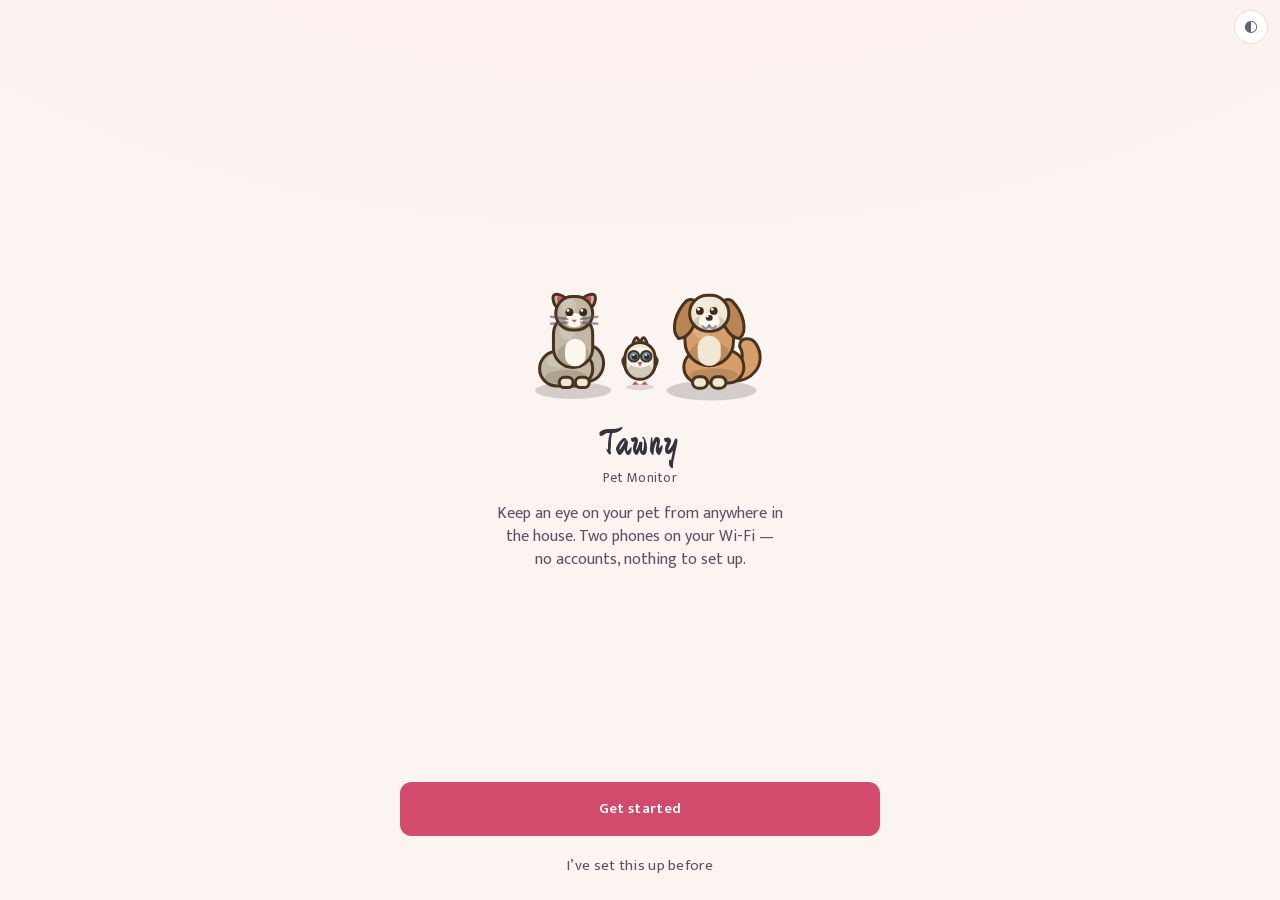
==== Tawny/Web/index.html @ c6ba1825 "Tawny for iPhone: native SwiftUI app, first build Native SwiftUI screens for everything you move thr" ====
<!doctype html>
<html lang="en" data-i18n-doc-title="w_doc_title">
<head>
<meta charset="utf-8">
<meta name="viewport" content="width=device-width, initial-scale=1, viewport-fit=cover">
<meta name="theme-color" content="#fbf4f1" media="(prefers-color-scheme: light)">
<meta name="theme-color" content="#191410" media="(prefers-color-scheme: dark)">
<meta name="color-scheme" content="light dark">
<meta name="referrer" content="no-referrer">
<meta http-equiv="Content-Security-Policy" content="default-src 'none'; script-src 'self'; style-src 'self'; img-src 'self' data: blob:; media-src 'self' blob:; font-src 'self'; manifest-src 'self'; connect-src __TAWNY_CONNECT_SRC__; base-uri 'none'; form-action 'none'">
<meta name="mobile-web-app-capable" content="yes">
<meta name="apple-mobile-web-app-capable" content="yes">
<meta name="apple-mobile-web-app-status-bar-style" content="black-translucent">
<title>Tawny — Pet Monitor</title>
<link rel="icon" href="icon.svg" type="image/svg+xml">
<link rel="manifest" href="manifest.webmanifest">
<link rel="apple-touch-icon" href="icon-192.png">
<link rel="stylesheet" href="style.css">
</head>
<body>

<!-- ========================== WELCOME ==========================
     Every screen before the call is laid out the way the native shell lays
     one out (MainActivity: column() + mountCentered() + a pinned primary()):
     an optional app bar, one scrolling body, and the primary action parked in
     thumb reach at the bottom above the gesture inset. -->
<main id="welcome" class="screen app hero" tabindex="-1" hidden>
  <div class="screen-body">
   <div class="wrap">
  <!-- The cat, Tawny the owlet and the dog: drawn by scene.js, a port of the
       native PetSceneView. Tap one and it reacts. -->
  <canvas class="scene pet-scene" width="520" height="376" aria-hidden="true"></canvas>

  <header class="brand">
    <div>
      <h1 translate="no">Tawny</h1>
      <p class="sub" data-i18n="w_pet_monitor">Pet Monitor</p>
    </div>
  </header>

  <p class="welcome-lede" data-i18n="w_welcome_lede">Keep an eye on your pet from anywhere in the house.
    Two phones on your Wi-Fi — no accounts, nothing to set up.</p>
   </div>
  </div>

  <div class="screen-foot">
    <div class="wrap">
      <button id="welcome-go" class="wide primary" type="button" data-i18n="w_welcome_go">Get started</button>
      <button id="welcome-skip" class="linkbtn" type="button" data-i18n="w_welcome_skip">I’ve set this up before</button>
    </div>
  </div>
</main>

<!-- ======================= SETUP · ROLE ======================== -->
<main id="setup-role" class="screen app" tabindex="-1" hidden>
  <header class="appbar">
    <button id="setup-back" class="appbar-back" type="button" aria-label="Back" data-i18n-aria="w_back">
      <svg viewBox="0 0 24 24" aria-hidden="true"><path d="M15 4.5 7.8 12 15 19.5"/></svg>
    </button>
    <div class="appbar-titles">
      <h1 data-i18n="w_setup_title">This device</h1>
      <p class="appbar-sub" data-i18n="w_setup_sub">Which job is it doing?</p>
    </div>
    <span class="appbar-slot"></span>
  </header>

  <div class="screen-body">
   <div class="wrap">
    <div class="roles">
      <button id="setup-watcher" class="role-card big" type="button">
        <span class="role-critter" aria-hidden="true">
          <svg viewBox="0 0 64 64">
            <path d="M16 27 L12.5 7 L29 18 Z M48 27 L51.5 7 L35 18 Z"/>
            <circle cx="32" cy="35" r="18"/>
          </svg>
        </span>
        <span class="role-emoji" aria-hidden="true">
          <svg viewBox="0 0 48 48">
            <rect x="12" y="9" width="13" height="7" rx="3" fill="var(--acc)"/>
            <rect x="5" y="14" width="38" height="25" rx="6" fill="var(--acc)"/>
            <circle cx="24" cy="26.5" r="8" fill="var(--panel)"/>
            <circle cx="24" cy="26.5" r="4.2" fill="var(--acc)"/>
            <circle cx="21.6" cy="24.1" r="1.5" fill="var(--panel)"/>
            <circle cx="37" cy="19.5" r="1.8" fill="var(--panel)"/>
          </svg>
        </span>
        <span class="role-tag" data-i18n="w_role_monitor">The Monitor</span>
        <strong data-i18n="w_setup_monitor_line">Stays with your pet</strong>
        <em data-i18n="w_setup_monitor_blurb">Plug it in and point the camera. It sends video and sound, answers on
          its own, and shows a code for the Viewer to scan.</em>
        <span class="role-go" aria-hidden="true">
          <svg viewBox="0 0 24 24"><path d="M9 4.5 16.2 12 9 19.5"/></svg>
        </span>
      </button>

      <button id="setup-handheld" class="role-card big" type="button">
        <span class="role-critter" aria-hidden="true">
          <svg viewBox="0 0 64 64">
            <path d="M16 19 C 8 23 8 45 18 47 C 21 38 19 25 22 21 Z
                     M48 19 C 56 23 56 45 46 47 C 43 38 45 25 42 21 Z"/>
            <circle cx="32" cy="33" r="17"/>
          </svg>
        </span>
        <span class="role-emoji" aria-hidden="true">
          <svg viewBox="0 0 48 48">
            <rect x="13" y="4" width="22" height="40" rx="6" fill="var(--acc)"/>
            <rect x="16.5" y="9.5" width="15" height="26" rx="3" fill="var(--panel)"/>
            <rect x="20.5" y="39.2" width="7" height="2" rx="1" fill="var(--panel)"/>
            <circle cx="24" cy="6.6" r="1" fill="var(--panel)"/>
          </svg>
        </span>
        <span class="role-tag" data-i18n="w_role_viewer">The Viewer</span>
        <strong data-i18n="w_setup_viewer_line">Comes with you</strong>
        <em data-i18n="w_setup_viewer_blurb">See what the Monitor sees, listen in, hold to talk back, ring a chime,
          or save a snapshot.</em>
        <span class="role-go" aria-hidden="true">
          <svg viewBox="0 0 24 24"><path d="M9 4.5 16.2 12 9 19.5"/></svg>
        </span>
      </button>
    </div>

    <p id="setup-note" class="note" hidden></p>
   </div>
  </div>
</main>

<!-- ==================== SETUP · WATCHER QR ==================== -->
<main id="watch-pair" class="screen app" tabindex="-1" hidden>
  <header class="appbar">
    <button id="wp-back" class="appbar-back" type="button" aria-label="Back" data-i18n-aria="w_back">
      <svg viewBox="0 0 24 24" aria-hidden="true"><path d="M15 4.5 7.8 12 15 19.5"/></svg>
    </button>
    <div class="appbar-titles">
      <h1 data-i18n="w_role_monitor">The Monitor</h1>
      <p class="appbar-sub" data-i18n="w_wp_sub">Show this to the Viewer</p>
    </div>
    <span class="appbar-slot"></span>
  </header>

  <div class="screen-body">
   <div class="wrap center-text">
    <canvas id="wp-qr" class="qr" width="300" height="300"></canvas>

    <p id="wp-warn" class="warn" hidden></p>

    <p class="hint" data-i18n-rich="w_wp_hint">On the other phone, open Tawny, choose <b>The Viewer</b>,
      and point its camera at this code.</p>

    <div class="wp-share">
      <p class="wp-share-label" data-i18n="w_wp_share">Can’t scan? Send this link instead</p>
      <code id="wp-url" class="pair-url"></code>
      <button id="wp-copy" class="wide ghost" type="button" data-i18n="w_wp_copy">Copy pairing link</button>

      <details id="wp-relay" class="relay-hint" hidden>
        <summary data-i18n="w_relay_summary">Pairing with the Tawny app?</summary>
        <div class="relay-hint-body">
          <p data-i18n-rich="w_relay_body">The app can’t open a web link. On that phone, open Tawny, press and
            hold the version number at the bottom of the first screen, then choose
            <b>Servers</b> and paste this into <b>Rendezvous</b>.</p>
          <code id="wp-relay-addr" class="pair-url"></code>
          <button id="wp-relay-copy" class="wide ghost" type="button" data-i18n="w_relay_copy">Copy server address</button>
          <p class="fine" data-i18n="w_relay_fine">Both devices have to use the same server to find each other.</p>
        </div>
      </details>
    </div>

    <div class="wp-wait">
      <span class="spinner" aria-hidden="true"><i></i><i></i><i></i></span>
      <span id="wp-status" data-i18n="w_wp_waiting">Waiting for the Viewer</span>
    </div>
   </div>
  </div>

  <div class="screen-foot">
    <div class="wrap">
      <button id="wp-start" class="wide primary" type="button" data-i18n="w_wp_start">Start watching now</button>
      <button id="wp-later" class="linkbtn" type="button" data-i18n="w_wp_later">Set up later</button>
    </div>
  </div>
</main>

<!-- ========================== CHANNELS ========================== -->
<main id="channels" class="screen app" tabindex="-1" hidden>
  <header class="appbar">
    <img class="appbar-mark" src="icon.svg" alt="" width="30" height="30">
    <div class="appbar-titles">
      <h1 class="wordmark" translate="no">Tawny</h1>
      <p class="appbar-sub" data-i18n="w_pet_monitor">Pet Monitor</p>
    </div>
    <button id="ch-support" class="appbar-action appbar-heart" type="button" data-support
            aria-label="Support Tawny" title="Support Tawny"
            data-i18n-aria="w_support_title" data-i18n-title="w_support_title">
      <svg viewBox="0 0 24 24" aria-hidden="true"><path d="M12 20.3C6.2 16.1 3 12.9 3 9.3 3 6.6 5.1 4.6 7.6 4.6c1.8 0 3.3 1 4.4 2.5 1.1-1.5 2.6-2.5 4.4-2.5 2.5 0 4.6 2 4.6 4.7 0 3.6-3.2 6.8-9 11z"/></svg>
    </button>
    <button id="ch-add" class="appbar-action" type="button" aria-label="New channel"
            title="New channel" data-i18n-aria="w_ch_new" data-i18n-title="w_ch_new">
      <svg viewBox="0 0 24 24" aria-hidden="true"><path d="M12 5.5v13M5.5 12h13"/></svg>
    </button>
  </header>

  <div class="screen-body">
   <div class="wrap">
    <section class="block">
      <div class="block-head">
        <h2 data-i18n="w_ch_title">Channels</h2>
      </div>

      <ul id="ch-list" class="ch-list"></ul>

      <div id="ch-empty" class="empty-state" hidden>
        <svg class="doze" viewBox="0 0 160 110" aria-hidden="true">
          <ellipse class="doze-shadow" cx="80" cy="93" rx="46" ry="7"/>
          <g class="doze-cat">
            <path class="doze-body" d="M34 92 C 30 66 48 54 74 56 C 104 58 124 70 126 84 C 127 90 120 92 112 92 Z"/>
            <circle class="doze-head" cx="44" cy="66" r="17"/>
            <path class="doze-body" d="M32 54 L29 40 L42 50 Z M56 54 L59 40 L46 50 Z"/>
            <path class="doze-line" d="M36 68 q4 4 8 0" />
            <path class="doze-line" d="M48 68 q4 4 8 0" />
            <path class="doze-tail" d="M126 86 C 140 84 142 70 132 64"/>
          </g>
          <g class="doze-z">
            <text x="98" y="42" class="z1">z</text>
            <text x="112" y="30" class="z2">z</text>
            <text x="126" y="20" class="z3">z</text>
          </g>
        </svg>
        <p data-i18n="w_ch_empty_title">Nothing paired yet</p>
        <span data-i18n="w_ch_empty_body">Set up the phone that stays with your pet as The Monitor, then scan
          its pairing code on this one.</span>
        <button id="ch-empty-go" class="wide primary" type="button" data-i18n="w_ch_empty_go">Set this up</button>
      </div>
    </section>

    <section class="block">
      <div class="block-head"><h2 data-i18n="w_ch_join_title">Join a Monitor</h2></div>
      <p class="hint" data-i18n="w_ch_join_hint">Point your phone’s camera at the pairing code shown by The
        Monitor. It opens this page already set up.</p>
      <button id="ch-scan" class="wide" type="button" hidden data-i18n="w_scan_code">Scan pairing code</button>
    </section>

    <p id="ch-note" class="note" hidden></p>

    <footer class="fine">
    <span data-i18n="w_foot_private">Video and audio travel straight between your devices. The server only
    introduces the two phones to each other, and never gets the key that
    unlocks the picture.</span>
    <br>
    <span data-i18n="w_foot_free">Tawny is free and unlocks nothing for money — chipping in only helps pay the
    running costs.</span>

    <!-- One card into the Support sheet (tip.js). Ko-fi stays a plain link
         inside it: the official widget is a third-party <script> plus inline
         init, and this page shares the WebView with the TawnyNative bridge
         under `script-src 'self'` (SECURITY.md, "WebView hardening"). -->
    <button id="ch-support-card" class="support-card" type="button" data-support>
      <span class="support-card-ico" aria-hidden="true">
        <canvas class="pet-scene" data-cast="owlet" width="96" height="86"></canvas>
        <svg class="support-card-heart" viewBox="0 0 24 24"><path d="M12 20.3C6.2 16.1 3 12.9 3 9.3 3 6.6 5.1 4.6 7.6 4.6c1.8 0 3.3 1 4.4 2.5 1.1-1.5 2.6-2.5 4.4-2.5 2.5 0 4.6 2 4.6 4.7 0 3.6-3.2 6.8-9 11z"/></svg>
      </span>
      <span class="support-card-tt">
        <b data-i18n="w_support_title">Support Tawny</b>
        <span data-i18n="w_support_card_sub">Buy a coffee, or tip in Bitcoin</span>
      </span>
      <span class="support-card-go" aria-hidden="true"><svg viewBox="0 0 24 24"><path d="M9 4.5 16.2 12 9 19.5"/></svg></span>
    </button>
    <!-- Only where the host can keep settings (Tawny Desktop); Android has its
         own Servers screen behind the diagnostics hatch. -->
    <button id="ch-servers" class="servers-link" type="button" hidden data-i18n="w_srv_open">Servers (advanced)</button>
    </footer>
   </div>
  </div>
</main>

<!-- ============================ ROLE ============================ -->
<main id="role" class="screen app" tabindex="-1" hidden>
  <header class="appbar">
    <button id="role-back" class="appbar-back" type="button" aria-label="Back to channels" data-i18n-aria="w_back_channels">
      <svg viewBox="0 0 24 24" aria-hidden="true"><path d="M15 4.5 7.8 12 15 19.5"/></svg>
    </button>
    <div class="appbar-titles">
      <h1 id="role-name">Living room</h1>
      <p class="appbar-sub" data-i18n="w_role_sub">Pick this device’s job</p>
    </div>
    <span class="appbar-slot"></span>
  </header>

  <div class="screen-body">
   <div class="wrap">
    <div class="roles">
      <button id="pick-station" class="role-card" type="button">
        <span class="role-critter" aria-hidden="true">
          <svg viewBox="0 0 64 64">
            <path d="M16 27 L12.5 7 L29 18 Z M48 27 L51.5 7 L35 18 Z"/>
            <circle cx="32" cy="35" r="18"/>
          </svg>
        </span>
        <span class="role-emoji" aria-hidden="true">
          <svg viewBox="0 0 48 48">
            <rect x="12" y="9" width="13" height="7" rx="3" fill="var(--acc)"/>
            <rect x="5" y="14" width="38" height="25" rx="6" fill="var(--acc)"/>
            <circle cx="24" cy="26.5" r="8" fill="var(--panel)"/>
            <circle cx="24" cy="26.5" r="4.2" fill="var(--acc)"/>
            <circle cx="21.6" cy="24.1" r="1.5" fill="var(--panel)"/>
            <circle cx="37" cy="19.5" r="1.8" fill="var(--panel)"/>
          </svg>
        </span>
        <span class="role-tag" data-i18n="w_role_monitor">The Monitor</span>
        <strong data-i18n="w_role_monitor_line">Leave it with the pet</strong>
        <em data-i18n="w_role_monitor_blurb">Sends camera and microphone, answers on its own, plays chimes, and
          shows a pairing code for your phone.</em>
        <span class="role-go" aria-hidden="true">
          <svg viewBox="0 0 24 24"><path d="M9 4.5 16.2 12 9 19.5"/></svg>
        </span>
      </button>

      <button id="pick-viewer" class="role-card" type="button">
        <span class="role-critter" aria-hidden="true">
          <svg viewBox="0 0 64 64">
            <path d="M16 19 C 8 23 8 45 18 47 C 21 38 19 25 22 21 Z
                     M48 19 C 56 23 56 45 46 47 C 43 38 45 25 42 21 Z"/>
            <circle cx="32" cy="33" r="17"/>
          </svg>
        </span>
        <span class="role-emoji" aria-hidden="true">
          <svg viewBox="0 0 48 48">
            <rect x="13" y="4" width="22" height="40" rx="6" fill="var(--acc)"/>
            <rect x="16.5" y="9.5" width="15" height="26" rx="3" fill="var(--panel)"/>
            <rect x="20.5" y="39.2" width="7" height="2" rx="1" fill="var(--panel)"/>
            <circle cx="24" cy="6.6" r="1" fill="var(--panel)"/>
          </svg>
        </span>
        <span class="role-tag" data-i18n="w_role_viewer">The Viewer</span>
        <strong data-i18n="w_role_viewer_line">Keep it with you</strong>
        <em data-i18n="w_role_viewer_blurb">Watch and listen, hold to talk, ring a chime, save a snapshot.</em>
        <span class="role-go" aria-hidden="true">
          <svg viewBox="0 0 24 24"><path d="M9 4.5 16.2 12 9 19.5"/></svg>
        </span>
      </button>
    </div>

    <p id="role-note" class="note" hidden></p>
   </div>
  </div>
</main>

<!-- ============================ JOIN ============================ -->
<main id="join" class="screen app hero" tabindex="-1" hidden>
  <div class="screen-body">
   <div class="wrap center-text">
    <span class="join-seal" aria-hidden="true">
      <img class="join-mark" src="icon.svg" alt="" width="60" height="60">
    </span>
    <h1 class="hero-title" data-i18n="w_join_title">Pairing code accepted</h1>
    <p class="join-body"><span data-i18n="w_join_pre">You’re about to join</span>
      <b id="join-name">the monitor</b> <span data-i18n="w_join_post">as a Viewer.</span></p>
    <p id="join-note" class="warn" hidden></p>
   </div>
  </div>

  <div class="screen-foot">
    <div class="wrap">
      <button id="join-go" class="wide primary" type="button" data-i18n="w_join_go">Join now</button>
      <button id="join-cancel" class="wide ghost" type="button" data-i18n="w_not_now">Not now</button>
    </div>
  </div>
</main>

<!-- ============================ LIVE ============================ -->
<main id="live" class="screen" hidden>
  <div class="stage">
    <video id="remote" playsinline autoplay muted hidden></video>
    <!-- Remote audio rides its own element: Android WebView will not reliably
         play an audio-only stream out of a hidden <video>. -->
    <audio id="remote-audio" autoplay></audio>
    <!-- The Watcher mounts one hidden <audio> per connected Handheld for
         talk-back; empty on the Handheld. -->
    <div id="peer-audio" hidden></div>

    <div id="loader" class="loader" role="status" aria-label="Connecting" data-i18n-aria="w_aria_connecting" hidden>
      <i></i><i></i><i></i><i></i><i></i>
    </div>

    <video id="local" playsinline autoplay muted hidden></video>

    <div id="rail" class="rail">
      <div class="rail-left">
        <span id="dot" class="dot"></span>
        <span id="statusline" data-i18n="w_status_connecting">Connecting</span>
      </div>
      <div id="meter" class="meter" role="img" aria-label="Sound level at the far end" data-i18n-aria="w_aria_sound_level"></div>
      <div class="rail-right">
        <!-- Monitor only, when its "Announce viewers" switch is on: says to
             anyone in the room that every phone that starts watching is
             announced with a sound. -->
        <span id="announcechip" hidden role="img" aria-label="Viewers are announced with a sound" data-i18n-aria="w_aria_announce">
          <svg viewBox="0 0 24 24" aria-hidden="true"><path d="M6 16.5V11a6 6 0 0 1 12 0v5.5l1.6 1.8H4.4Z"/><path d="M10 20.6a2.2 2.2 0 0 0 4 0"/></svg><b data-i18n="w_announce_chip">Announced</b>
        </span>
        <button id="peercount" class="tag-count" type="button" hidden aria-label="Phones watching" data-i18n-aria="w_aria_phones_watching">
          <svg viewBox="0 0 24 24" aria-hidden="true"><rect x="6" y="2.5" width="12" height="19" rx="2.6"/><line x1="10.5" y1="18.4" x2="13.5" y2="18.4"/></svg><b></b>
        </button>
        <span id="peerlabel" class="tag-device" hidden></span>
        <!-- Handheld only: the Monitor's live battery, mirrored as it changes. -->
        <span id="battchip" class="tag-batt" hidden>
          <svg viewBox="0 0 30 14" aria-hidden="true" class="batt-ico">
            <rect x="1" y="2" width="24" height="10" rx="2.4" fill="none" stroke="currentColor" stroke-width="1.5"/>
            <rect x="26" y="4.6" width="2.6" height="4.8" rx="1" fill="currentColor"/>
            <rect class="batt-fill" x="3" y="4" width="20" height="6" rx="1" fill="currentColor"/>
          </svg>
          <svg viewBox="0 0 24 24" aria-hidden="true" class="batt-bolt"><path d="M13 2 5 13.5h5.5L9 22l9-12h-6l1-8Z" fill="currentColor"/></svg>
          <b class="batt-pct"></b>
        </span>
        <!-- Kept only so older references resolve: the safety code no longer
             sits in the rail, it is the first-connection card and nothing else. -->
        <span id="sas-chip" hidden></span>
        <span id="channel"></span>
      </div>
    </div>

    <!-- One centred message over the video. Two overlays fighting for the same
         spot is how the SAS card ended up on top of the picture-in-picture. -->
    <div id="stage-note" class="stage-note" hidden>
      <strong id="stage-note-title"></strong>
      <span id="stage-note-body"></span>
    </div>

    <div id="talkflag" class="talkflag" data-i18n="w_listening_to_you" hidden>Listening to you</div>

    <!-- Lens selector — shown when the monitor has multiple cameras -->
    <div id="lens-bar" class="lens-bar" hidden></div>
    <!-- Zoom level indicator — appears during pinch, fades out -->
    <div id="zoom-chip" class="zoom-chip" hidden></div>

    <!-- Hold-to-talk: a floating key of its own, big enough for a thumb to
         hold without hunting for it — see the .talk-fab note in style.css
         for why this moved out of the control row. Viewer only; CSS keys
         its visibility off #live[data-role]. -->
    <button id="btn-talk" class="talk-fab" type="button" aria-label="Hold to talk" data-i18n-aria="w_hold_to_talk">
      <svg class="talk-mic" viewBox="0 0 24 24" fill="none" stroke="currentColor" stroke-width="2" stroke-linecap="round" stroke-linejoin="round" aria-hidden="true"><rect x="9" y="3" width="6" height="11" rx="3"/><path d="M6 11a6 6 0 0 0 12 0"/><path d="M12 17v4M9 21h6"/></svg>
      <span class="talk-state" data-i18n="w_hold_to_talk">Hold to talk</span>
    </button>

    <div id="sas" class="sas" hidden>
      <!-- Replaced from app.js before this card is ever shown: the Monitor is
           asking about one named phone, a Handheld about its own connection. -->
      <p id="sas-note" data-i18n="w_sas_note_default">Check this code matches the one on the other phone:</p>
      <strong id="sas-code" class="sas-code"></strong>
      <div class="sas-actions">
        <button id="sas-ok" type="button" class="wide primary" data-i18n="w_sas_looks_right">Looks right</button>
        <button id="sas-no" type="button" class="wide ghost" data-i18n="w_sas_disconnect">Disconnect</button>
      </div>
    </div>
  </div>

  <nav id="controls-viewer" class="controls" hidden>
    <button id="btn-chime" class="ctl" type="button">
      <span class="ico"><svg viewBox="0 0 24 24" fill="none" stroke="currentColor" stroke-width="2" stroke-linecap="round" stroke-linejoin="round"><path d="M6 16V11a6 6 0 0 1 12 0v5l2 3H4l2-3Z"/><path d="M10 20a2 2 0 0 0 4 0"/></svg></span>
      <span data-i18n="w_ctl_chime">Chime</span>
    </button>
    <button id="btn-torch" class="ctl" type="button" aria-pressed="false">
      <span class="ico"><svg viewBox="0 0 24 24" fill="none" stroke="currentColor" stroke-width="2" stroke-linecap="round" stroke-linejoin="round"><path d="M8 5.6h8l-1.3 3.8H9.3L8 5.6Z"/><path d="M9.3 9.4h5.4v10.2a1.8 1.8 0 0 1-1.8 1.8h-1.8a1.8 1.8 0 0 1-1.8-1.8V9.4Z"/><path d="M9.7 13.4h4.6"/><g class="beam"><path d="M12 3.4V1.6"/><path d="M6.9 4.5 5.7 3"/><path d="m17.1 4.5 1.2-1.5"/></g></svg></span>
      <span data-i18n="w_ctl_light">Light</span>
    </button>
    <button id="btn-mute-viewer" class="ctl" type="button" aria-pressed="false">
      <span class="ico"><svg viewBox="0 0 24 24" fill="none" stroke="currentColor" stroke-width="2" stroke-linecap="round" stroke-linejoin="round"><path d="M4 9v6h4l5 4V5L8 9H4Z"/><line class="slash" x1="3" y1="3" x2="21" y2="21"/></svg></span>
      <span data-i18n="w_ctl_mute_listen">Mute</span>
    </button>
    <button id="btn-cam" class="ctl" type="button">
      <span class="ico"><svg viewBox="0 0 24 24" fill="none" stroke="currentColor" stroke-width="2" stroke-linecap="round" stroke-linejoin="round"><rect x="3" y="6" width="13" height="12" rx="2"/><path d="m16 10.5 5-2.5v8l-5-2.5"/></svg></span>
      <span data-i18n="w_ctl_my_camera">My camera</span>
    </button>
    <button id="btn-snap" class="ctl" type="button">
      <span class="ico"><svg viewBox="0 0 24 24" fill="none" stroke="currentColor" stroke-width="2" stroke-linecap="round" stroke-linejoin="round"><path d="M4 8h3l1.5-2h7L18 8h2a1 1 0 0 1 1 1v9a1 1 0 0 1-1 1H4a1 1 0 0 1-1-1V9a1 1 0 0 1 1-1Z"/><circle cx="12" cy="13" r="3.5"/></svg></span>
      <span data-i18n="w_ctl_snapshot">Snapshot</span>
    </button>
    <button id="btn-video" class="ctl" type="button" aria-pressed="false">
      <span class="ico"><svg viewBox="0 0 24 24" fill="none" stroke="currentColor" stroke-width="2" stroke-linecap="round" stroke-linejoin="round"><circle cx="12" cy="12" r="9.5"/><circle class="rec-dot" cx="12" cy="12" r="6.5" fill="currentColor" stroke="none"/></svg></span>
      <span data-i18n="w_ctl_record">Record</span>
    </button>
    <button id="btn-leave" class="ctl danger" type="button">
      <span class="ico"><svg viewBox="0 0 24 24" fill="currentColor" stroke="none"><path transform="rotate(135 12 12)" d="M12 9c-2.4 0-4.7.37-6.86 1.05-.9.28-1.53 1.09-1.62 2.02l-.15 1.52a1.5 1.5 0 0 0 1.02 1.57l2.53.84a1.5 1.5 0 0 0 1.9-.98l.5-1.6c1.98-.6 4.42-.6 6.4 0l.5 1.6a1.5 1.5 0 0 0 1.9.98l2.53-.84a1.5 1.5 0 0 0 1.02-1.57l-.15-1.52c-.09-.93-.72-1.74-1.62-2.02A23.2 23.2 0 0 0 12 9Z"/></svg></span>
      <span data-i18n="w_ctl_hang_up">Hang up</span>
    </button>
  </nav>

  <nav id="controls-station" class="controls" hidden>
    <button id="btn-flip" class="ctl" type="button">
      <span class="ico"><svg viewBox="0 0 24 24" fill="none" stroke="currentColor" stroke-width="2" stroke-linecap="round" stroke-linejoin="round"><rect x="3" y="7" width="18" height="13" rx="2"/><circle cx="12" cy="13.5" r="3"/><path d="M9 4h6"/><path d="M15.5 12.5a3.5 3.5 0 0 0-6-2M8.5 14.5a3.5 3.5 0 0 0 6 2"/></svg></span>
      <span data-i18n="w_ctl_flip_camera">Flip camera</span>
    </button>
    <button id="btn-mute" class="ctl" type="button">
      <span class="ico"><svg viewBox="0 0 24 24" fill="none" stroke="currentColor" stroke-width="2" stroke-linecap="round" stroke-linejoin="round"><rect x="9" y="3" width="6" height="11" rx="3"/><path d="M6 11a6 6 0 0 0 12 0"/><path d="M12 17v4M9 21h6"/><line class="slash" x1="4" y1="3.5" x2="20" y2="20.5"/></svg></span>
      <span data-i18n="w_ctl_mute_mic">Mute mic</span>
    </button>
    <button id="btn-dim" class="ctl" type="button">
      <span class="ico"><svg viewBox="0 0 24 24" fill="none" stroke="currentColor" stroke-width="2" stroke-linecap="round" stroke-linejoin="round"><path d="M20 13A8 8 0 1 1 11 4a6 6 0 0 0 9 9Z"/></svg></span>
      <span data-i18n="w_ctl_dim_screen">Dim screen</span>
    </button>
    <button id="btn-stop" class="ctl danger" type="button">
      <span class="ico"><svg viewBox="0 0 24 24" fill="currentColor" stroke="none"><path transform="rotate(135 12 12)" d="M12 9c-2.4 0-4.7.37-6.86 1.05-.9.28-1.53 1.09-1.62 2.02l-.15 1.52a1.5 1.5 0 0 0 1.02 1.57l2.53.84a1.5 1.5 0 0 0 1.9-.98l.5-1.6c1.98-.6 4.42-.6 6.4 0l.5 1.6a1.5 1.5 0 0 0 1.9.98l2.53-.84a1.5 1.5 0 0 0 1.02-1.57l-.15-1.52c-.09-.93-.72-1.74-1.62-2.02A23.2 23.2 0 0 0 12 9Z"/></svg></span>
      <span data-i18n="w_ctl_end_call">End call</span>
    </button>
  </nav>

  <div id="chimes" class="chimes" hidden>
    <button type="button" data-sound="bark" data-i18n="w_chime_bark">Dog toy</button>
    <button type="button" data-sound="pspsps" data-i18n="w_chime_pspsps">Psp psp psp</button>
    <button type="button" data-sound="meow" data-i18n="w_chime_meow">Meow</button>
    <button type="button" data-sound="goodboy" data-i18n="w_chime_goodboy">Good boy</button>
    <button type="button" data-sound="bell" data-i18n="w_chime_bell">Bell</button>
  </div>
</main>

<!-- ========================== PAIRING ===========================
     The three sheets below slide up from the bottom edge behind a fading
     scrim, the way a phone presents a modal — see openSheet()/closeSheet()
     in app.js and the `.sheet` block in style.css. -->
<div id="pair" class="sheet" hidden>
  <div class="sheet-card" role="dialog" aria-modal="true" aria-labelledby="pair-title">
    <span class="sheet-grip" aria-hidden="true"></span>
    <h2 id="pair-title" data-i18n="w_pair_title">Pair a Viewer</h2>
    <p class="hint"><span data-i18n="w_pair_hint">Point your phone’s camera at this code. It opens Tawny
      already joined to</span> <b id="pair-name"></b>.</p>

    <canvas id="qr" class="qr" width="300" height="300"></canvas>

    <p id="pair-expiry" class="hint"></p>

    <label class="field">
      <span data-i18n="w_pair_profile">Address the Viewer will use</span>
      <select id="pair-profile"></select>
    </label>

    <div id="pair-custom-wrap" class="field" hidden>
      <span id="pair-custom-label" data-i18n="w_pair_address">Address</span>
      <input id="pair-custom" aria-labelledby="pair-custom-label" type="url" inputmode="url" autocomplete="off" spellcheck="false" autocapitalize="off"
             placeholder="https://tawny.example.net">
    </div>

    <p id="pair-warn" class="warn" hidden></p>

    <code id="pair-url" class="pair-url"></code>

    <details id="pair-relay" class="relay-hint" hidden>
      <summary data-i18n="w_relay_summary">Pairing with the Tawny app?</summary>
      <div class="relay-hint-body">
        <p data-i18n-rich="w_relay_body">The app can’t open a web link. On that phone, open Tawny, press and
          hold the version number at the bottom of the first screen, then choose
          <b>Servers</b> and paste this into <b>Rendezvous</b>.</p>
        <code id="pair-relay-addr" class="pair-url"></code>
        <button id="pair-relay-copy" class="wide ghost" type="button" data-i18n="w_relay_copy">Copy server address</button>
        <p class="fine" data-i18n="w_relay_fine">Both devices have to use the same server to find each other.</p>
      </div>
    </details>

    <div class="sheet-actions">
      <button id="pair-copy" class="wide ghost" type="button" data-i18n="w_pair_copy">Copy link</button>
      <button id="pair-close" class="wide" type="button" data-i18n="w_done">Done</button>
    </div>
  </div>
</div>

<!-- ========================= UPDATE BOARD =======================
     Once per version, after an update: what changed, in a line or three,
     the changelog, a thank-you and the same two tips as the footer. Filled
     from `release` in config.json, which each platform writes for itself
     (Tawny Desktop's config.rs, Tawny Docker's server.js). The Android app
     draws its own natively (MainActivity.showWhatsNew). -->
<div id="whatsnew" class="sheet whatsnew" hidden>
  <canvas id="wn-confetti" class="wn-confetti" aria-hidden="true"></canvas>
  <div class="sheet-card wn-card" role="dialog" aria-modal="true" aria-labelledby="wn-title">
    <span class="sheet-grip" aria-hidden="true"></span>
    <span class="wn-star" aria-hidden="true">
      <svg viewBox="0 0 24 24"><path d="m12 2.6 2.7 6 6.6.6-5 4.4 1.5 6.5L12 16.7l-5.8 3.4 1.5-6.5-5-4.4 6.6-.6z"/></svg>
    </span>
    <p id="wn-eyebrow" class="wn-eyebrow"></p>
    <h2 id="wn-title" class="wn-title" data-i18n="w_whatsnew_title">Tawny just got better</h2>
    <ul id="wn-notes" class="wn-notes"></ul>
    <a id="wn-changelog" class="wn-changelog" href="#" target="_blank" rel="noopener noreferrer">
      <span data-i18n="w_whatsnew_changelog">Read the full changelog</span> ↗</a>
    <p class="wn-thanks" data-i18n="w_whatsnew_thanks">Thank you for supporting Tawny. It stays free for everyone because of people like you.</p>
    <button id="wn-support" class="wn-support" type="button" data-support>
      <svg viewBox="0 0 24 24" aria-hidden="true"><path d="M12 20.3C6.2 16.1 3 12.9 3 9.3 3 6.6 5.1 4.6 7.6 4.6c1.8 0 3.3 1 4.4 2.5 1.1-1.5 2.6-2.5 4.4-2.5 2.5 0 4.6 2 4.6 4.7 0 3.6-3.2 6.8-9 11z"/></svg>
      <span data-i18n="w_support_title">Support Tawny</span>
    </button>
    <div class="sheet-actions">
      <button id="wn-done" class="wide primary" type="button" data-i18n="w_whatsnew_done">Let’s go</button>
    </div>
  </div>
</div>

<!-- ========================= TIP IN BITCOIN =====================
     Opened by every "Tip in Bitcoin" button (tip.js). Pick an amount, scan or
     open the invoice; when its zap receipt shows up the sheet says thank you. -->
<div id="tip" class="sheet" hidden>
  <div class="sheet-card tip-card" role="dialog" aria-modal="true" aria-labelledby="hub-title">
    <span class="sheet-grip" aria-hidden="true"></span>
    <div id="tip-hub" class="tip-hub">
      <!-- The welcome trio, live on a stage of their own: tap one and it does
           its thing. -->
      <div class="hub-stage">
        <canvas class="pet-scene hub-scene" width="520" height="376" aria-hidden="true"></canvas>
      </div>
      <h2 id="hub-title" data-i18n="w_support_title">Support Tawny</h2>
      <p class="hub-intro" data-i18n="w_support_intro">Tawny is free, has no ads and doesn’t collect anything about you. If you enjoy it, you can help keep it that way.</p>
      <!-- Two picture-first cards, side by side: a plate with the drawing,
           then a title and one line beneath. -->
      <div class="hub-rows">
        <a class="hub-card hub-kofi" href="https://ko-fi.com/tawnyone" target="_blank" rel="noopener noreferrer">
          <span class="hub-plate" aria-hidden="true">
            <svg class="hub-art" viewBox="0 0 80 80">
              <path class="steam s1" d="M30 22c-4-5 4-8 0-14"/>
              <path class="steam s2" d="M40 22c-4-5 4-8 0-14"/>
              <path class="steam s3" d="M50 22c-4-5 4-8 0-14"/>
              <path class="mug" d="M16 28h48v22a18 18 0 0 1-18 18H34a18 18 0 0 1-18-18z"/>
              <path class="mug" d="M64 33h4a9 9 0 0 1 0 18h-4v-6h4a3 3 0 0 0 0-6h-4z"/>
              <path class="mug-heart" d="M40 55c-6-4-9-7-9-10.5 0-2.6 2-4.5 4.4-4.5 1.9 0 3.4 1 4.6 2.6 1.2-1.6 2.7-2.6 4.6-2.6 2.4 0 4.4 1.9 4.4 4.5 0 3.5-3 6.5-9 10.5z"/>
            </svg>
          </span>
          <b data-i18n="w_support_kofi">Buy a coffee</b>
          <small><span data-i18n="w_support_kofi_sub">Card or PayPal on Ko-fi</span> ↗</small>
        </a>
        <button id="hub-lightning" class="hub-card hub-bolt" type="button">
          <span class="hub-plate" aria-hidden="true">
            <span class="hub-orb"><svg viewBox="0 0 80 80"><path class="bolt" d="M48 4 18 44h18l-6 32 32-42H44z"/></svg></span>
          </span>
          <b data-i18n="w_tip_title">Tip in Bitcoin</b>
          <small data-i18n="w_support_ln_sub">Over Lightning with any wallet, or on strike.me</small>
        </button>
      </div>
      <p class="hub-foot" data-i18n="w_support_thanks_line">Thank you for being here.</p>
      <button id="hub-close" class="linkbtn tip-close" type="button" data-i18n="w_not_now">Not now</button>
    </div>
    <div id="tip-pick" hidden>
      <div class="tip-head">
        <button id="tip-back" class="tip-back" type="button" aria-label="Back" data-i18n-aria="w_back">
          <svg viewBox="0 0 24 24" aria-hidden="true"><path d="M15 4.5 7.8 12 15 19.5"/></svg>
        </button>
        <div>
          <h2 id="tip-title" data-i18n="w_tip_title">Tip in Bitcoin</h2>
          <p id="tip-sub" class="hint" data-i18n="w_tip_sub">Over Lightning, with any wallet. Tawny stays free either way.</p>
        </div>
      </div>
      <div id="tip-amounts" class="tip-amounts" role="radiogroup" data-i18n-aria="w_tip_amount" aria-label="Amount">
        <button class="tip-amt" type="button" role="radio" data-i="0"><b>$2</b><small></small></button>
        <button class="tip-amt" type="button" role="radio" data-i="1"><b>$5</b><small></small></button>
        <button class="tip-amt" type="button" role="radio" data-i="2"><b>$10</b><small></small></button>
        <button class="tip-amt" type="button" role="radio" data-i="3"><b data-i18n="w_tip_other">Other</b><small data-i18n="w_tip_any">any amount</small></button>
      </div>
      <form id="tip-other" class="tip-other" hidden>
        <span id="tip-other-cur">$</span>
        <input id="tip-other-input" inputmode="decimal" autocomplete="off" spellcheck="false" data-i18n-aria="w_tip_amount" aria-label="Amount">
        <button class="wide" type="submit" data-i18n="w_tip_create">Create code</button>
      </form>
      <div id="tip-qr" class="tip-qr" data-state="loading">
        <canvas class="pet-scene tip-owl" data-cast="owlet" width="144" height="128" aria-hidden="true"></canvas>
        <div id="tip-qr-img" class="tip-qr-img"></div>
        <span class="tip-qr-badge" aria-hidden="true"><svg viewBox="0 0 24 24"><path d="M15 1.8 5.8 13.2h5.2L9 22.2l9.2-11.4H13z"/></svg></span>
        <div class="tip-qr-state"><span class="tip-spin" aria-hidden="true"></span><span id="tip-qr-msg"></span>
          <button id="tip-retry" class="linkbtn" type="button" hidden data-i18n="w_tip_retry">Try again</button></div>
      </div>
      <p class="tip-scan" data-i18n="w_tip_scan">Scan with any Bitcoin wallet on your phone</p>
      <p id="tip-waiting" class="tip-waiting"><span class="tip-spin small" aria-hidden="true"></span><span data-i18n="w_tip_waiting">Waiting for payment…</span></p>
      <div class="sheet-actions tip-actions">
        <a id="tip-wallet" class="wide primary" href="#" data-i18n="w_tip_open_wallet">Open wallet</a>
        <a id="tip-strike" class="wide" href="https://strike.me/@loustrikes" target="_blank" rel="noopener noreferrer" data-i18n="w_tip_strike">Pay on strike.me</a>
      </div>
      <div class="tip-codeline">
        <span id="tip-code" class="tip-code">—</span>
        <button id="tip-copy" class="linkbtn" type="button" data-i18n="w_tip_copy">Copy invoice</button>
      </div>
      <button id="tip-close" class="linkbtn tip-close" type="button" data-i18n="w_tip_close">Not now</button>
    </div>
    <div id="tip-thanks" class="tip-thanks" hidden>
      <div id="tip-hearts" class="tip-hearts" aria-hidden="true"></div>
      <div class="tip-party">
        <canvas id="tip-party-scene" class="pet-scene" width="520" height="376" aria-hidden="true"></canvas>
        <svg class="tip-check" viewBox="0 0 52 52" aria-hidden="true"><circle cx="26" cy="26" r="24"/><path d="M15 27 l7 7 l15 -16"/></svg>
      </div>
      <h2 data-i18n="w_tip_thanks">Thank you!</h2>
      <p class="tip-big" aria-hidden="true"><b id="tip-big-amt"></b><span id="tip-big-sats"></span></p>
      <p id="tip-got" class="tip-got sr-only"></p>
      <p class="hint" data-i18n="w_tip_thanks_body">You’re making Tawny better for everyone.</p>
      <div class="sheet-actions"><button id="tip-done" class="wide primary" type="button" data-i18n="w_tip_done">Done</button></div>
    </div>
  </div>
</div>

<!-- ========================= WHO'S HERE =========================
     Opened from the phone-count chip in the live rail, on the Monitor and on
     every Viewer: everyone on this camera right now, by the name each person
     gave and the phone they are on. The Monitor is the source of the list;
     a Viewer shows what the Monitor last sent. -->
<div id="who" class="sheet" hidden>
  <div class="sheet-card" role="dialog" aria-modal="true" aria-labelledby="who-title">
    <span class="sheet-grip" aria-hidden="true"></span>
    <h2 id="who-title" data-i18n="w_who_title">Who’s here</h2>
    <ul id="who-list" class="who-list"></ul>
    <p id="who-old" class="hint" hidden data-i18n="w_who_old">The Monitor is on an older Tawny, so it can’t share who else is watching.</p>
    <div class="sheet-actions">
      <button id="who-rename" class="wide ghost" type="button" data-i18n="w_who_rename">Change my name</button>
      <button id="who-close" class="wide primary" type="button" data-i18n="w_who_close">Done</button>
    </div>
  </div>
</div>

<!-- ======================= WHAT TO CALL YOU ======================
     Asked once, the first time this device goes live (the Android app asks in
     its own dialog instead), and again from "Change my name". -->
<div id="myname" class="sheet" hidden>
  <div class="sheet-card" role="dialog" aria-modal="true" aria-labelledby="myname-title">
    <span class="sheet-grip" aria-hidden="true"></span>
    <h2 id="myname-title" data-i18n="w_myname_title">What should the others call you?</h2>
    <label class="field">
      <span data-i18n="w_myname_label">Your name</span>
      <input id="myname-input" maxlength="24" spellcheck="false" autocomplete="nickname">
    </label>
    <p class="hint" id="myname-hint" data-i18n="w_myname_hint">Everyone on this camera sees it next to this device. Leave it empty to show just the device.</p>
    <div class="sheet-actions">
      <button id="myname-skip" class="wide ghost" type="button" data-i18n="w_myname_skip">Not now</button>
      <button id="myname-save" class="wide primary" type="button" data-i18n="w_myname_save">Save</button>
    </div>
  </div>
</div>

<!-- =========================== SERVERS ========================== -->
<div id="servers" class="sheet" hidden>
  <div class="sheet-card" role="dialog" aria-modal="true" aria-labelledby="servers-title">
    <span class="sheet-grip" aria-hidden="true"></span>
    <h2 id="servers-title" data-i18n="w_srv_title">Servers</h2>
    <label class="field">
      <span data-i18n="w_srv_nostr">Nostr relays</span>
      <textarea id="servers-nostr" rows="3" spellcheck="false" autocomplete="off" autocapitalize="off" inputmode="url"></textarea>
    </label>
    <p class="hint" id="servers-hint" data-i18n="w_srv_hint">How your devices find each other. List your own relays (up to 5, one per line) to use only those. A relay only ever sees sealed envelopes: never your video, never your pairing key.</p>
    <div id="servers-health-wrap" class="relay-health" hidden>
      <h3 data-i18n="w_srv_h_title">Last check on this computer</h3>
      <ul id="servers-health"></ul>
    </div>
    <label class="only-row" for="servers-only">
      <input id="servers-only" type="checkbox">
      <span class="only-text">
        <span class="only-title" data-i18n="w_only_title">Use only my relays</span>
        <span class="only-sub" data-i18n="w_only_sub">Turns off Tawny’s backup server too. Your relays are tested before this is switched on.</span>
      </span>
    </label>
    <p class="note" id="servers-note" role="alert" hidden></p>
    <div class="sheet-actions">
      <button id="servers-cancel" class="wide ghost" type="button" data-i18n="w_srv_cancel">Cancel</button>
      <button id="servers-save" class="wide primary" type="button" data-i18n="w_srv_save">Save</button>
    </div>
  </div>
</div>

<!-- ====================== ONLY MY RELAYS ======================= -->
<div id="only" class="sheet" hidden>
  <div class="sheet-card" role="dialog" aria-modal="true" aria-labelledby="only-title">
    <span class="sheet-grip" aria-hidden="true"></span>
    <h2 id="only-title" data-i18n="w_only_title">Use only my relays</h2>
    <div class="relay-health only-results">
      <h3 data-i18n="w_only_results">Test from this computer, just now</h3>
      <ul id="only-list"></ul>
    </div>
    <p class="hint" id="only-verdict" role="status"></p>
    <ul class="only-terms" id="only-terms" hidden>
      <li data-i18n="w_only_term_backup">No backup. If your relays are down or out of reach, your devices do not connect until they are back.</li>
      <li data-i18n="w_only_term_both">Every device needs the same relays. Set them on the phone too (Diagnostics, then Servers), or the two will never meet.</li>
      <li data-i18n="w_only_term_video">Tawny’s video relay is switched off with it. Away from home, video then needs a direct connection or a video relay of your own.</li>
      <li data-i18n="w_only_term_undo">To undo it, clear the tick in Servers and save.</li>
    </ul>
    <div class="sheet-actions">
      <button id="only-cancel" class="wide ghost" type="button" data-i18n="w_only_cancel">Keep the backup</button>
      <button id="only-go" class="wide primary" type="button" data-i18n="w_only_go" hidden disabled>Use only my relays</button>
    </div>
  </div>
</div>

<!-- ========================= NEW CHANNEL ======================== -->
<div id="editor" class="sheet" hidden>
  <div class="sheet-card" role="dialog" aria-modal="true" aria-labelledby="editor-title">
    <span class="sheet-grip" aria-hidden="true"></span>
    <h2 id="editor-title" data-i18n="w_ch_new">New channel</h2>
    <label class="field">
      <span data-i18n="w_editor_name">Name</span>
      <input id="editor-name" name="channel-name" maxlength="40" spellcheck="false" autocomplete="off" placeholder="Living room" data-i18n-ph="w_editor_ph">
    </label>
    <p class="hint" id="editor-hint">A fresh key is generated for this channel.
      Only devices you pair can join it.</p>
    <div class="sheet-actions">
      <button id="editor-cancel" class="wide ghost" type="button" data-i18n="w_cancel">Cancel</button>
      <button id="editor-save" class="wide primary" type="button" data-i18n="w_save">Save</button>
    </div>
  </div>
</div>

<!-- ==================== CHANNEL ROW OVERFLOW ====================
     The trailing "⋯" on a channel row opens this, rather than parking two
     tiny glyph buttons on the row itself. Same shape as the native app's
     long-press menu on a session card (MainActivity.showSessionsHome). -->
<div id="row-menu" class="sheet" hidden>
  <div class="sheet-card menu-card" role="dialog" aria-modal="true" aria-labelledby="row-menu-title">
    <span class="sheet-grip" aria-hidden="true"></span>
    <h2 id="row-menu-title" data-i18n="w_menu_channel">Channel</h2>
    <div class="menu-list">
      <button id="row-rename" class="menu-item" type="button">
        <span class="menu-ico" aria-hidden="true">
          <svg viewBox="0 0 24 24"><path d="M4 20h4l10-10-4-4L4 16v4Z"/><path d="m14.5 5.5 4 4"/></svg>
        </span>
        <span data-i18n="w_menu_rename">Rename</span>
      </button>
      <button id="row-switch-role" class="menu-item" type="button">
        <span class="menu-ico" aria-hidden="true">
          <svg viewBox="0 0 24 24"><path d="M17 2.1 21 6l-4 3.9"/><path d="M3 11V9a4 4 0 0 1 4-4h14"/><path d="M7 21.9 3 18l4-3.9"/><path d="M21 13v2a4 4 0 0 1-4 4H3"/></svg>
        </span>
        <span data-i18n="w_menu_switch_role">Switch role</span>
      </button>
      <button id="row-delete" class="menu-item danger" type="button">
        <span class="menu-ico" aria-hidden="true">
          <svg viewBox="0 0 24 24"><path d="M5 7h14M10 7V4.5h4V7m-8 0 1 13h10l1-13"/></svg>
        </span>
        <span data-i18n="w_menu_delete">Delete channel</span>
      </button>
    </div>
    <div class="sheet-actions">
      <button id="row-cancel" class="wide ghost" type="button" data-i18n="w_cancel">Cancel</button>
    </div>
  </div>
</div>

<!-- ======================= DELETE CHANNEL ======================== -->
<div id="del-confirm" class="sheet" hidden>
  <div class="sheet-card" role="alertdialog" aria-modal="true" aria-labelledby="del-title" aria-describedby="del-body">
    <span class="sheet-grip" aria-hidden="true"></span>
    <h2 id="del-title">Delete channel?</h2>
    <p class="hint" id="del-body" data-i18n="w_del_body">Devices paired to it will stop connecting. You can pair them again later.</p>
    <div class="sheet-actions">
      <button id="del-cancel" class="wide ghost" type="button" data-i18n="w_cancel">Cancel</button>
      <button id="del-go" class="wide primary danger" type="button" data-i18n="w_del_go">Delete</button>
    </div>
  </div>
</div>

<!-- ========================== SCANNER =========================== -->
<div id="scanner" class="sheet" hidden>
  <div class="sheet-card" role="dialog" aria-modal="true" aria-labelledby="scan-title">
    <span class="sheet-grip" aria-hidden="true"></span>
    <h2 id="scan-title" data-i18n="w_scan_code">Scan pairing code</h2>
    <div class="scan-frame">
      <video id="scan-video" class="scan-video" playsinline autoplay muted></video>
      <span class="scan-reticle" aria-hidden="true"></span>
    </div>
    <p class="hint" id="scan-hint" data-i18n="w_scan_hint">Hold the Monitor’s code in frame.</p>
    <div class="sheet-actions">
      <button id="scan-paste" class="wide ghost" type="button" data-i18n="w_scan_paste">Paste link instead</button>
      <button id="scan-close" class="wide ghost" type="button" data-i18n="w_cancel">Cancel</button>
    </div>
  </div>
</div>

<div id="dimmer" class="dimmer" hidden>
  <div id="dim-meter" class="meter big"></div>
  <button id="dim-wake" class="dim-label" type="button" data-i18n="w_dim_wake">On air — tap to wake the screen</button>
</div>

<div id="toast" class="toast" hidden aria-hidden="true"></div>
<!-- What the toast and the live status say, for screen readers. The toast
     itself is shown and hidden, which a live region does not reliably survive,
     so this one stays put and only its text changes. -->
<div id="announcer" class="sr-only" role="status" aria-live="polite"></div>

<script src="i18n.js"></script>
<!-- QR decoder for the in-browser scanner. Bundled (no CDN). Used only when the
     native BarcodeDetector API is missing — i.e. desktop Chromium/Brave/Firefox. -->
<script src="vendor/jsqr.js"></script>
<script src="scene.js" defer></script>
<script src="app.js" type="module"></script>
</body>
</html>
---- Tawny/Web/style.css ----
/* Tawny — Pet Monitor. Warm parchment-and-ink, warm saffron, a touch of
   Tawny-green. Fonts are bundled (assets/web/fonts): the station runs offline. */

@font-face {
  font-family: "Tawny Display";
  src: url("fonts/MaShanZheng.woff2") format("woff2");
  font-weight: 400;
  font-display: swap;
}
@font-face {
  font-family: "Tawny Text";
  src: url("fonts/Mukta-Regular.woff2") format("woff2");
  font-weight: 400;
  font-display: swap;
}
@font-face {
  font-family: "Tawny Text";
  src: url("fonts/Mukta-SemiBold.woff2") format("woff2");
  font-weight: 600;
  font-display: swap;
}

:root {
  /* LIGHT — "strawberry cheesecake" (names are roles, not literal hues) */
  --bg:      #fbf4f1;   /* cheesecake cream */
  --panel:   #ffffff;
  --raise:   #f2ecf1;
  --line:    #e6dad3;
  --fg:      #33323d;   /* primary text — near-black warm charcoal */
  --dim:     #5a5364;   /* secondary text — AA+ on cream */
  --berry:   #d24b6d;   /* strawberry — primary accent */
  --berry-d: #a83c58;
  --sky:     #5b93b8;   /* secondary accent */
  --sky-d:   #41708f;   /* ...and its deeper fill, the --berry-d of the sky */
  --live:    #d8452f;
  --stage:   #0c0d12;   /* live-video ground — always dark */
  --blush:   #fdecef;   /* faint top-of-page glow (light only) */
  --on-accent: #ffffff;  /* text on a --berry fill */
  /* An accent used as TEXT, not as a fill. --berry on white is 4.0:1 and
     --live is 3.9:1 — both under AA for the 11-13px labels, tags and links the
     setup flow is full of, and both are the exact sizes where it shows. These
     are the same hue carried to a contrast-safe lightness, and they flip with
     the theme so a dark panel keeps the brighter one. Fills keep --berry /
     --live: contrast there is the job of --on-accent. */
  --accent-ink: var(--berry-d);
  --live-ink:   #b23a22;
  --on-alert:   #3b2a06;  /* text on an --alert fill; amber wants dark ink in both themes */

  --display: "Tawny Display", "Herculanum", "Papyrus", fantasy;
  --text: "Tawny Text", ui-sans-serif, system-ui, -apple-system, "Segoe UI",
          Roboto, "Helvetica Neue", Arial, sans-serif;

  /* Corner scale — the same three tiers the native screens use (CARD 16dp /
     CONTROL 11dp / CHIP 7dp), so a Kotlin screen and a WebView screen round
     their corners by the same rule. */
  --r-card: 16px;   /* panels that hold other things: the SAS card, the note */
  --r-ctl:  11px;   /* things you press: control keys, chime keys, PiP */
  --r-chip:  7px;   /* things you only read: rail chips, tags */

  /* On-video overlay palette. The live view is the one place the theme does
     NOT decide the colours: these sit on top of an arbitrary camera frame and
     have to stay readable over a white wall and a black corridor alike, so
     they are dark in both palettes. They are, at least, *warm* dark now — the
     same 23/19/15 ground the rest of Tawny is built on, not a blue-grey. */
  --glass:      rgba(23, 19, 15, .68);   /* chip ground */
  --glass-deep: rgba(19, 15, 12, .90);   /* card ground — a safety code on it */
  --glass-line: rgba(255, 246, 236, .18);
  --glass-fg:   #f7f1e8;                 /* warm near-white */
  --glass-dim:  #d6c9b8;
  --glass-blur: blur(8px) saturate(1.15);
  --alert:      #e0a63c;                 /* "paused" amber — matches .dot.warn */
  /* The accents again, lifted towards white so they clear the dark overlay
     ground. Substitution is lazy, so the dark palette's brass and sage flow
     through these without a second definition. */
  --berry-lit: color-mix(in srgb, var(--berry) 76%, #ffffff);
  --sky-lit:   color-mix(in srgb, var(--sky)   76%, #ffffff);

  --pad: clamp(16px, 4vw, 32px);
  /* The Android shell runs the live view edge-to-edge under the status and
     navigation bars, but a WebView inside an app does not report
     env(safe-area-inset-*) — so the shell measures the real window insets and
     sets these two properties on <html>. env() stays as the fallback for the
     browser build. */
  --safe-t: env(safe-area-inset-top, 0px);
  --safe-b: env(safe-area-inset-bottom, 0px);
  /* Sideways too: a landscape phone with button navigation keeps its bar on
     one side, and the rail's chips used to sit under it, out of reach. */
  --safe-l: env(safe-area-inset-left, 0px);
  --safe-r: env(safe-area-inset-right, 0px);
  /* hairline around the live-view control keys; sits on --panel */
  --ctl-line: #e6dad3;

  /* The welcome pets (scene.js): CritterScene's palette in MainActivity.kt.
     Fixed rather than derived from the accents — the dog is biscuit and the
     tongue is pink in either theme. */
  --pet-dark: 0;
  --pet-cream: #f1e7d3;
  --pet-cream-hi: #fdf8ee;
  --pet-cream-lo: #ddccad;
  --pet-biscuit: #d59e6b;
  --pet-biscuit-lo: #bb8453;
  --pet-dove: #c2b8a5;
  --pet-ink: #3c2a1e;
  --pet-edge: #48331e;
  --pet-hair: var(--dim);
  --pet-tongue: #e8728f;
}

/* DARK — "brushed leather", neutral warm-bronze accent (never pink).
   Applied when the OS is dark AND the user hasn't forced light, or when the
   user explicitly picks dark. */
@media (prefers-color-scheme: dark) {
  :root:not([data-theme="light"]) {
    --bg:      #191410;
    --panel:   #241d16;
    --raise:   #2f261c;
    --line:    #4a3b2b;
    --fg:      #efe5d5;
    --dim:     #a99a85;
    --berry:   #c79b64;   /* aged brass / tan — the primary accent in dark mode */
    --berry-d: #a67f4c;
    --sky:     #a6b489;   /* muted sage */
    --sky-d:   #8a9770;
    --live:    #db5a4a;
    --on-accent: #191410;
    --blush:   transparent;
    --ctl-line: #4a3b2b;
    /* On a dark panel the *bright* end of each accent is the readable one, so
       the light palette's relationship inverts here. See :root. */
    --accent-ink: var(--berry);
    --live-ink:   var(--live);
    --pet-dark: 1;
    --pet-cream: #e7dbc1;
    --pet-cream-hi: #f4ead5;
    --pet-cream-lo: #c9b790;
    --pet-biscuit: #cc9a63;
    --pet-biscuit-lo: #a9784a;
    --pet-dove: #b6ad99;
    --pet-ink: #2e2116;
    --pet-edge: #3a2a1b;
    --pet-hair: #5b4634;
  }
}
:root[data-theme="dark"] {
  --bg:      #191410;
  --panel:   #241d16;
  --raise:   #2f261c;
  --line:    #4a3b2b;
  --fg:      #efe5d5;
  --dim:     #a99a85;
  --berry:   #c79b64;
  --berry-d: #a67f4c;
  --sky:     #a6b489;
  --sky-d:   #8a9770;
  --live:    #db5a4a;
  --on-accent: #191410;
  --blush:   transparent;
  --ctl-line: #4a3b2b;
  --accent-ink: var(--berry);
  --live-ink:   var(--live);
  --pet-dark: 1;
  --pet-cream: #e7dbc1;
  --pet-cream-hi: #f4ead5;
  --pet-cream-lo: #c9b790;
  --pet-biscuit: #cc9a63;
  --pet-biscuit-lo: #a9784a;
  --pet-dove: #b6ad99;
  --pet-ink: #2e2116;
  --pet-edge: #3a2a1b;
  --pet-hair: #5b4634;
}

* { box-sizing: border-box; }

html, body {
  margin: 0;
  height: 100%;
  background: var(--bg);
  color: var(--fg);
  font-family: var(--text);
  font-size: 17px;
  line-height: 1.5;
  -webkit-text-size-adjust: 100%;
  overscroll-behavior: none;
}

body {
  background-image:
    radial-gradient(130% 90% at 50% -20%, var(--blush) 0%, transparent 55%);
}

.screen { min-height: 100%; }
[hidden] { display: none !important; }

button { font: inherit; color: inherit; cursor: pointer; }

/* Read by screen readers, not drawn: the #announcer live region. */
.sr-only {
  position: absolute; width: 1px; height: 1px; margin: -1px; padding: 0;
  overflow: hidden; clip: rect(0 0 0 0); white-space: nowrap; border: 0;
}

:focus-visible {
  outline: 2px solid var(--berry);
  outline-offset: 2px;
}

/* ------------------------------------------------------------ setup */

.brand { display: flex; align-items: center; gap: 14px; }

.brand .mark { width: 40px; height: 40px; fill: var(--berry); flex: none; }

.brand h1 {
  margin: 0;
  font-family: var(--display);
  font-size: 38px;
  font-weight: 400;
  letter-spacing: .03em;
  line-height: 1.1;
}

.brand .sub { margin: 3px 0 0; color: var(--dim); font-size: 13.5px; letter-spacing: .04em; }

.field { display: block; }

.field > span {
  display: block;
  font-size: 11px;
  letter-spacing: .18em;
  text-transform: uppercase;
  color: var(--dim);
  margin-bottom: 8px;
}

.field input {
  width: 100%;
  min-height: 50px;
  padding: 13px 14px;
  background: var(--panel);
  border: 1px solid var(--line);
  border-radius: var(--r-ctl);
  color: var(--fg);
  font: inherit;
  letter-spacing: .04em;
}

/* The Servers sheet's relay list: same field, several lines. */
.field textarea {
  width: 100%;
  min-height: 92px;
  padding: 12px 14px;
  background: var(--panel);
  border: 1px solid var(--line);
  border-radius: var(--r-ctl);
  color: var(--fg);
  font: inherit;
  font-size: 14px;
  line-height: 1.5;
  resize: vertical;
}

.field textarea:focus,
.field input:focus {
  border-color: var(--berry);
  outline: 2px solid color-mix(in srgb, var(--berry) 30%, transparent);
  outline-offset: 1px;
}

.field small {
  display: block;
  margin-top: 7px;
  color: var(--dim);
  font-size: 11.5px;
}

/* 12dp between cards, 18dp inside one — roleCard()'s own numbers. */
.roles { display: grid; gap: 12px; }

.role-card {
  /* Each card carries its own accent, the way the native role screen gives
     the Monitor berry and the Viewer sky. The inline SVG glyphs fill from
     this too, so nothing has to be re-coloured per card. */
  --acc: var(--berry);
  position: relative;
  overflow: hidden;
  display: grid;
  grid-template-columns: 1fr auto;
  gap: 4px 12px;
  text-align: left;
  padding: 18px;
  background: var(--panel);
  border: 1px solid var(--line);
  border-radius: var(--r-card);
  -webkit-tap-highlight-color: transparent;
  transition: background .16s ease, border-color .16s ease,
              transform .13s cubic-bezier(.2, .8, .3, 1);
}
.role-card > .role-emoji,
.role-card > .role-tag,
.role-card > strong,
.role-card > em { grid-column: 1; }

/* The Viewer takes the secondary hue, mirroring the native role screen. */
#pick-viewer, #setup-handheld { --acc: var(--sky); }

.role-card:hover, .role-card:focus-visible {
  background: color-mix(in srgb, var(--acc) 7%, var(--panel));
  border-color: var(--acc);
}
/* A firm, quick dip — the CSS twin of pressable()'s ripple. */
.role-card:active {
  transform: scale(.975);
  background: color-mix(in srgb, var(--acc) 13%, var(--panel));
  border-color: var(--acc);
}

.role-tag {
  font-size: 13px;                /* Type.LABEL */
  letter-spacing: .16em;
  text-transform: uppercase;
  color: var(--acc);
}

.role-card strong { font-size: 20px; font-weight: 600; }   /* Type.CARD_TITLE */

.role-card em {
  font-style: normal;
  color: var(--dim);
  font-size: 15px;                /* Type.SUB */
  line-height: 1.45;
}

.note {
  margin: 0;
  padding: 12px 14px;
  border: 1px solid color-mix(in srgb, var(--live) 35%, var(--line));
  border-radius: var(--r-chip);
  background: color-mix(in srgb, var(--live) 12%, var(--panel));
  color: var(--fg);
  font-size: 12.5px;
}

.fine { color: var(--dim); font-size: 11.5px; margin: 0; }

/* Running-text links in the fine print. It used to be the only anchor in the
   app, so it had no styling at all and rendered as default browser
   blue-and-underline in the middle of a warm palette. The tip buttons below
   are anchors too, and are styled as buttons instead — hence the :not(). */
.fine a:not(.tip) {
  color: var(--berry);
  text-decoration: underline;
  text-underline-offset: 2px;
}

/* "Servers (advanced)" under the Support card: fine-print sized on purpose, so
   it is there for whoever looks for it and out of everyone else's way. The
   padding keeps a full 44px target around the small text. */
.servers-link {
  display: block;
  margin: 10px auto 0;
  min-height: 44px;
  padding: 12px 16px;
  background: none;
  border: 0;
  color: var(--dim);
  font: inherit;
  font-size: 12px;
  text-decoration: underline;
  text-underline-offset: 2px;
  cursor: pointer;
}
.servers-link:hover { color: var(--fg); }
.servers-link:focus-visible { outline: 2px solid var(--berry); outline-offset: 2px; border-radius: var(--r-chip); }

/* Servers sheet: what this device found the last time it tried each relay.
 * The words carry the verdict; the mark beside them only repeats it. */
.relay-health { margin: 14px 0 0; }
.relay-health h3 { margin: 0 0 6px; font-size: 15px; font-weight: 600; color: var(--fg); }
.relay-health ul { margin: 0; padding: 0; list-style: none; display: grid; gap: 6px; }
.relay-health li {
  position: relative;
  padding-left: 18px;
  color: var(--dim);
  font-size: 14px;
  line-height: 1.45;
  overflow-wrap: anywhere;
}
.relay-health li::before {
  content: "";
  position: absolute;
  left: 2px; top: .5em;
  width: 8px; height: 8px;
  border-radius: 50%;
  border: 1.5px solid var(--dim);
}
.relay-health li.relay-ok { color: var(--fg); }
.relay-health li.relay-ok::before { background: var(--sky-d); border-color: var(--sky-d); }
.relay-health li.relay-refused::before,
.relay-health li.relay-no-echo::before { background: var(--live-ink); border-color: var(--live-ink); }

/* Servers sheet: "use only my relays". A real checkbox, with the consequence
 * beside it; the whole row is the target. */
.only-row {
  display: flex; align-items: flex-start; gap: 12px;
  margin: 14px 0 0; padding: 12px 0; min-height: 48px;
  border-top: 1px solid var(--line);
  cursor: pointer;
}
.only-row input { flex: none; width: 22px; height: 22px; margin: 1px 0 0; accent-color: var(--sky-d); }
.only-row input:focus-visible { outline: 2px solid var(--sky-d); outline-offset: 3px; }
.only-text { display: grid; gap: 2px; }
.only-title { font-size: 15px; font-weight: 600; color: var(--fg); }
.only-sub { font-size: 14px; line-height: 1.45; color: var(--dim); }
.only-results { margin-top: 4px; }
.only-terms { margin: 10px 0 14px; padding: 0 0 0 18px; display: grid; gap: 8px; color: var(--fg); font-size: 14px; line-height: 1.45; }

/* --------------------------------------------------------- support
 *
 * "Support Tawny": a ♥ in the Channels app bar, a card under the channel list
 * and a button on the update board all open one sheet (tip.js). It starts on
 * a small hub — Buy a coffee on Ko-fi, or Tip in Bitcoin — the shape of
 * Nudge's Support box, in Tawny's palette: Ko-fi wears berry, Lightning sky.
 *
 * Ko-fi is a plain first-party link, NOT the official Ko-fi widget. That is a
 * remote <script> from storage.ko-fi.com plus an inline `kofiwidget2.init(...)`
 * call, and this page ships inside the WebView that also owns the
 * TawnyNative JS bridge under `default-src 'none'; script-src 'self'` (see
 * SECURITY.md, "WebView hardening"). Dropping it in means allowing a
 * third-party origin AND 'unsafe-inline' in the one document where a script
 * injection reaches native code. If someone later builds a hosted marketing
 * page outside the app, the widget's parameters are: brand blue #72a4f2,
 * widget/page id A6N425ZWFE, script Widget_2.js. Not in here.
 *
 * Each icon keeps the press character the old pills had, ported from the
 * native IconView: the coffee heart double-thumps (beat()), the bolt takes one
 * hard zap with a bloom behind it (strike()). [data-motion="off"] collapses it.
 */

/* Support Tawny — structure after the Airbnb system in the design-md
   library (picture-first cards, one accent used sparingly, selection in
   ink, flat surfaces with a single hover lift, one loud number), worn in
   Tawny's own palette, brush heading and pets.
     ink    → --fg          muted → --dim        hairline → --line
     soft   → --raise       accent (the only one) → --berry
   Radii: 8 buttons · 14 plates and cards · full for pills and orbs. */
:root {
  --heart: #e0344f;   /* the Support heart: red on every palette, never the accent */
  --sup-lift: 0 0 0 1px rgba(0, 0, 0, .02), 0 2px 6px rgba(0, 0, 0, .04), 0 4px 8px rgba(0, 0, 0, .1);
  --sup-plate: color-mix(in srgb, var(--berry) 9%, var(--raise));
}

.appbar-heart { color: var(--heart); }
.appbar-heart svg {
  width: 21px; height: 21px; fill: currentColor; stroke: none;
  transform-origin: 50% 55%;
  animation: heart-idle 9s 3s ease-in-out infinite;   /* a double beat now and then */
}
.appbar-heart:active svg { animation: tip-beat .52s linear; }
@keyframes heart-idle {
  0%, 88%, 100% { transform: scale(1); }
  90% { transform: scale(1.22); } 92% { transform: scale(1.02); } 94% { transform: scale(1.14); } 96% { transform: scale(1); }
}

/* ---- the card under the channel list: stands out by inverting the page — an
   ink card with paper text (dark on light, light on dark, ~11:1) — with the
   owlet and a red heart that beats softly. Compact. */
.support-card {
  display: grid; grid-template-columns: auto 1fr auto; align-items: center; gap: 0 12px;
  width: 100%; margin-top: 16px; padding: 8px 14px 8px 8px; min-height: 60px;
  text-align: left; font: inherit; color: var(--bg);
  background: var(--fg); border: 0; border-radius: 14px;
  -webkit-tap-highlight-color: transparent;
  transition: box-shadow .2s ease, transform .2s cubic-bezier(.2, .8, .3, 1);
}
.support-card:hover { box-shadow: var(--sup-lift); }
.support-card:active { transform: scale(.985); }
.support-card-ico {
  position: relative; display: grid; place-items: center;
  width: 44px; height: 44px; border-radius: 12px; background: color-mix(in srgb, var(--bg) 14%, transparent);
}
.support-card-ico canvas { width: 40px; height: 36px; }
.support-card-heart {
  position: absolute; right: -6px; bottom: -5px; width: 20px; height: 20px; fill: var(--heart);
  transform-origin: 50% 55%; animation: heart-soft 2.8s 1s ease-in-out infinite;
}
.support-card-tt { display: flex; flex-direction: column; gap: 2px; min-width: 0; }
.support-card-tt b { font-size: 15.5px; font-weight: 600; line-height: 1.25; }
.support-card-tt span { font-size: 13px; line-height: 1.35; opacity: .85; white-space: nowrap; overflow: hidden; text-overflow: ellipsis; }
.support-card-go svg {
  width: 20px; height: 20px; display: block;
  fill: none; stroke: currentColor; stroke-width: 2.2; stroke-linecap: round; stroke-linejoin: round;
}
.support-card-go { color: var(--bg); transition: transform .14s ease; }
.support-card:active { background: color-mix(in srgb, var(--fg) 88%, var(--bg)); }
@keyframes heart-soft { 0%, 70%, 100% { transform: scale(1); } 80% { transform: scale(1.18); } 90% { transform: scale(1.04); } }
.support-card:hover .support-card-go { transform: translateX(3px); }

/* ---- the update board's way in: the accent pill */
.wn-support {
  display: inline-flex; align-items: center; gap: 8px; align-self: center;
  margin-top: 16px; padding: 10px 20px; min-height: 44px;
  font: inherit; font-size: 14px; font-weight: 600; color: var(--bg);
  background: var(--fg); border: 0; border-radius: 9999px;
  -webkit-tap-highlight-color: transparent;
}
.wn-support:active { background: color-mix(in srgb, var(--fg) 88%, var(--bg)); }
.wn-support svg { width: 16px; height: 16px; fill: var(--heart); transform-origin: 50% 55%; animation: heart-soft 2.8s 1s ease-in-out infinite; }

/* ---- the hub */
.tip-hub { display: flex; flex-direction: column; gap: 8px; }

/* The trio's plate: the picture leads, as a photo would. */
.hub-stage {
  position: relative; overflow: hidden;
  aspect-ratio: 16 / 7; min-height: 150px; margin-bottom: 8px; border-radius: 14px;
  background: var(--sup-plate);
}
.hub-scene {
  position: absolute; left: 50%; bottom: -14px; width: 330px; height: 236px;
  transform: translateX(-50%); cursor: pointer;
}

/* Modest heading, as the system keeps them; Tawny's brush face carries it. */
.sheet-card .tip-hub h2 {
  margin: 4px 0 0; font-family: var(--display); font-weight: 400;
  font-size: 34px; line-height: 1.1; letter-spacing: 0; color: var(--fg);
}
.hub-intro { margin: 0 0 8px; font-size: 16px; line-height: 1.5; color: var(--fg); text-wrap: pretty; }

/* Two cards, 2-up: plate, then title and one line. No border; the plate is the card. */
.hub-rows { display: grid; grid-template-columns: 1fr 1fr; gap: 16px 12px; }
.hub-card {
  display: flex; flex-direction: column; align-items: stretch; gap: 2px;
  padding: 0; text-align: left; text-decoration: none; font: inherit; color: var(--fg);
  background: none; border: 0; border-radius: 14px;
  -webkit-tap-highlight-color: transparent;
}
.hub-card:focus-visible { outline: 2px solid var(--fg); outline-offset: 4px; }
.hub-plate {
  position: relative; display: grid; place-items: center; overflow: hidden;
  aspect-ratio: 4 / 3; margin-bottom: 8px; border-radius: 14px;
  background: var(--sup-plate);
  transition: box-shadow .2s ease, transform .2s cubic-bezier(.2, .8, .3, 1);
}
.hub-card:hover .hub-plate { box-shadow: var(--sup-lift); transform: translateY(-2px); }
.hub-card:active .hub-plate { transform: scale(.97); }
.hub-card b { font-size: 16px; font-weight: 600; line-height: 1.25; }
.hub-card small { font-size: 14px; line-height: 1.43; color: var(--dim); }

.hub-art { width: 62%; height: auto; }
.hub-kofi .mug { fill: var(--fg); }
.hub-kofi .mug-heart { fill: var(--heart); transform-origin: 40px 48px; animation: heart-idle 5s 2s ease-in-out infinite; }
.hub-kofi .steam {
  fill: none; stroke: var(--dim); stroke-width: 3.2; stroke-linecap: round;
  opacity: 0; animation: steam 2.6s ease-out infinite;
}
.hub-kofi .s2 { animation-delay: .85s; }
.hub-kofi .s3 { animation-delay: 1.7s; }
@keyframes steam {
  0%   { opacity: 0; transform: translateY(6px); }
  35%  { opacity: .8; }
  100% { opacity: 0; transform: translateY(-8px); }
}
.hub-kofi:active .mug-heart { animation: tip-beat .52s linear; }

/* The accent's one round moment on the hub: the bolt in an orb. */
.hub-orb {
  display: grid; place-items: center; width: 44%; aspect-ratio: 1;
  border-radius: 9999px; background: var(--berry);
}
.hub-orb svg { width: 56%; height: 56%; }
.hub-orb .bolt { fill: var(--on-accent); transform-origin: 40px 40px; animation: bolt-idle 4.6s 1.2s ease-in-out infinite; }
@keyframes bolt-idle {
  0%, 84%, 100% { transform: none; }
  87% { transform: translateX(3px) scale(1.06); } 90% { transform: translateX(-3px); } 93% { transform: translateX(1.5px); }
}
.hub-bolt:active .bolt { animation: tip-zap .38s linear; }

.hub-foot { margin: 8px 0 0; font-size: 14px; color: var(--dim); }
/* "Not now": tertiary text, underlined on hover. */
#tip .tip-close { color: var(--fg); font-weight: 500; }
#tip .tip-close:hover { text-decoration: underline; color: var(--fg); }

/* Each page comes up in a short stagger. */
.tip-hub.enter > *, #tip-pick.enter > *, .tip-thanks.enter > * { animation: page-in .4s cubic-bezier(.2, .8, .3, 1) both; }
.tip-hub.enter > :nth-child(2), #tip-pick.enter > :nth-child(2) { animation-delay: .06s; }
.tip-hub.enter > :nth-child(3), #tip-pick.enter > :nth-child(3) { animation-delay: .12s; }
.tip-hub.enter > :nth-child(4), #tip-pick.enter > :nth-child(4) { animation-delay: .18s; }
.tip-hub.enter > :nth-child(n+5), #tip-pick.enter > :nth-child(n+5) { animation-delay: .24s; }
.tip-hub.enter .hub-card:nth-child(2) { animation: page-in .4s .28s cubic-bezier(.2, .8, .3, 1) both; }
.tip-hub.enter .hub-card:nth-child(1) { animation: page-in .4s .2s cubic-bezier(.2, .8, .3, 1) both; }
@keyframes page-in { from { opacity: 0; transform: translateY(14px); } }

/* Back: the system's round icon button on the strong surface. */
.tip-back {
  flex: none; width: 40px; height: 40px; margin: 0 4px 0 -4px;
  display: grid; place-items: center; padding: 0;
  color: var(--fg); background: var(--raise); border: 0; border-radius: 9999px;
  -webkit-tap-highlight-color: transparent;
}
.tip-back:hover { background: color-mix(in srgb, var(--fg) 10%, var(--raise)); }
.tip-back svg {
  width: 18px; height: 18px;
  fill: none; stroke: currentColor; stroke-width: 2.4; stroke-linecap: round; stroke-linejoin: round;
}

/* Press characters, from the native IconView. */
@keyframes tip-beat {
  0%   { transform: scale(1); }
  22%  { transform: scale(1.28); }
  45%  { transform: scale(1.03); }
  68%  { transform: scale(1.15); }
  100% { transform: scale(1); }
}

@keyframes tip-zap {
  0%   { transform: translateX(0);      opacity: 1; }
  7%   { transform: translateX(1.7px);  opacity: .3; }
  18%  { transform: translateX(-1.5px); opacity: .55; }
  30%  { transform: translateX(1px);    opacity: .76; }
  42%  { transform: translateX(0);      opacity: .9; }
  100% { transform: translateX(0);      opacity: 1; }
}

@keyframes tip-bloom {
  0%   { transform: scale(.55); opacity: .45; }
  100% { transform: scale(2);   opacity: 0; }
}


/* ------------------------------------------------------------- live */

#live {
  height: 100dvh;
  display: flex;
  flex-direction: column;
}

.stage {
  position: relative;
  flex: 1;
  min-height: 0;
  background: var(--stage);
  overflow: hidden;
}

#remote {
  width: 100%;
  height: 100%;
  /* Always the whole frame, every orientation — turning to landscape is when
     you want to see all of the room, not have its top cropped to lose a bar.
     app.js matches the capture shape to how the sending phone is held, which is
     what keeps the bars small (or gone, when both ends face the same way). */
  object-fit: contain;
  background: var(--stage);
  display: block;
}

#local {
  position: absolute;
  right: 12px;
  bottom: 12px;
  width: 27vw;
  max-width: 150px;
  aspect-ratio: 3 / 4;
  object-fit: cover;
  border: 1px solid var(--glass-line);
  border-radius: var(--r-ctl);
  box-shadow: 0 6px 18px rgba(0, 0, 0, .38);
  background: #000;
  transform: scaleX(-1);
}

/* ---- which way up the picture is -------------------------------------------
   The camera hands the page frames turned to the *window*, and the window is
   not always the phone: with auto-rotate off a Monitor lying on its side keeps
   a portrait window, so the room arrives on its side. app.js works out the
   difference (see the orientation section) and sets --rot here; the Monitor's
   own preview and every Viewer's stage carry the same turn.

   A quarter turn also swaps the box. `object-fit: contain` fits the picture
   into the box it is given and the rotation happens after, so a stage-shaped
   box turned 90° lands a picture wider than the stage and `overflow: hidden`
   crops it — the one thing this app never does. --rot-w / --rot-h are the
   stage's dimensions transposed, so the fit is computed against the space the
   picture will actually occupy. */
#remote.rot,
#local.fill.rot { transform: rotate(var(--rot, 0deg)); }

#remote.rot-q,
#local.fill.rot-q {
  position: absolute;
  top: 50%;
  left: 50%;
  right: auto;
  bottom: auto;
  width: var(--rot-w, 100%);
  height: var(--rot-h, 100%);
  transform: translate(-50%, -50%) rotate(var(--rot, 0deg));
}

/* The Watcher's own camera, shown full-frame so it can be aimed. */
#local.fill {
  inset: 0;
  right: auto;
  bottom: auto;
  width: 100%;
  height: 100%;
  max-width: none;
  aspect-ratio: auto;
  object-fit: contain;
  border: 0;
  border-radius: 0;
  background: var(--stage);
  transform: none;
}

/* connecting: an idle carrier meter, same language as the live sound meter,
   sat inside a warm lantern glow so a dark room still shows something happening.
   Only transform and opacity move — the old keyframe animated `background`
   between two solids, which is a repaint on every frame of the loop. */
.loader {
  position: absolute;
  inset: 0;
  display: flex;
  align-items: center;
  justify-content: center;
  gap: 7px;
  pointer-events: none;
}

.loader::before {
  content: "";
  position: absolute;
  inset: 0;
  margin: auto;               /* centres it without spending the transform */
  width: 176px;
  height: 176px;
  border-radius: 50%;
  background: radial-gradient(closest-side,
    color-mix(in srgb, var(--berry) 30%, transparent), transparent);
  animation: lantern 2.8s ease-in-out infinite;
}

.loader i {
  position: relative;
  width: 6px;
  height: 42px;
  border-radius: 99px;
  background: linear-gradient(180deg, var(--berry), var(--berry-d));
  transform-origin: 50% 50%;
  animation: carrier 1.4s ease-in-out infinite;
}
.loader i:nth-child(2) { animation-delay: .14s; }
.loader i:nth-child(3) { animation-delay: .28s; }
.loader i:nth-child(4) { animation-delay: .42s; }
.loader i:nth-child(5) { animation-delay: .56s; }

@keyframes carrier {
  0%, 100% { transform: scaleY(.26); opacity: .45; }
  50%      { transform: scaleY(1);   opacity: 1; }
}

@keyframes lantern {
  0%, 100% { transform: scale(.86); opacity: .5; }
  50%      { transform: scale(1.1); opacity: .95; }
}

.spinner { display: flex; gap: 6px; }

.spinner i {
  width: 6px; height: 22px;
  background: var(--berry-d);
  animation: pump 1.1s ease-in-out infinite;
}
.spinner i:nth-child(2) { animation-delay: .16s; }
.spinner i:nth-child(3) { animation-delay: .32s; }

@keyframes pump {
  0%, 100% { transform: scaleY(.35); background: var(--berry-d); }
  50%      { transform: scaleY(1);   background: var(--berry); }
}

/* top rail */

.rail {
  position: absolute;
  top: 0; left: 0; right: 0;
  display: flex;
  align-items: center;
  /* One line, always. The old rail wrapped to two rows of ALLCAPS chips on a
     portrait phone - that was the "all over the place". Everything here is now
     a glyph or a short word, so it fits. */
  flex-wrap: nowrap;
  gap: 0 7px;
  padding: calc(9px + var(--safe-t)) calc(12px + var(--safe-r)) 10px calc(12px + var(--safe-l));
  overflow: hidden;              /* a long label ellipsises, never spills the edge */
  /* a light warm wash, gone well before the middle of the picture */
  background: linear-gradient(rgba(10, 8, 5, .42), transparent 74%);
  text-transform: uppercase;
  /* nothing in the rail is tappable but the phone-count chip - never let it
     eat a touch meant for the video (pinch-zoom lives up here too) */
  pointer-events: none;
  transition: opacity .45s ease;
}
/* After a few quiet seconds the rail steps back to a whisper; any real change
   (a phone joins, the monitor pauses) snaps it back to full via bumpRail(). */
.rail.rail-rest { opacity: .3; }

/* ...except the pet's own name, which is a proper noun the user typed.
   "Mochi monitor" was rendering as MOCHI MONITOR. */
.rail #channel { text-transform: none; }

.rail-left, .rail-right {
  display: inline-flex;
  align-items: center;
  min-width: 0;
  font-family: var(--text);
  font-weight: 600;
  font-size: 10px;
  letter-spacing: .12em;
}

/* The status is the one glass chip up here — dot + a short word. Everything on
   the right (count, device name, room) is its own bare little tag, so the rail
   is a row of small marks, not a box stuffed inside a box. */
.rail-left {
  flex: none;
  max-width: 60%;
  gap: 6px;
  padding: 5px 9px;
  color: var(--glass-fg);
  background: var(--glass);
  border: 1px solid var(--glass-line);
  border-radius: var(--r-chip);
  backdrop-filter: var(--glass-blur);
  -webkit-backdrop-filter: var(--glass-blur);
}
.rail-left span { white-space: nowrap; overflow: hidden; text-overflow: ellipsis; }
.rail .meter { flex: none; }
.rail-right { flex: 0 1 auto; margin-left: auto; gap: 6px; color: var(--glass-dim); }
.rail-right #channel {
  white-space: nowrap; overflow: hidden; text-overflow: ellipsis;
  max-width: 30vw;
  padding: 3px 7px;
  border-radius: calc(var(--r-chip) - 2px);
  background: var(--glass);
  border: 1px solid var(--glass-line);
  backdrop-filter: var(--glass-blur);
  -webkit-backdrop-filter: var(--glass-blur);
}

/* Portrait: a nominal status is just the coloured dot - no word. Anything the
   user might need to act on (paused, reconnecting, offline) keeps its text. */
@media (orientation: portrait) {
  .rail.rail-ok .rail-left { padding: 6px; gap: 0; }
  .rail.rail-ok .rail-left #statusline { display: none; }
}
#live[data-role="station"] .rail #channel { display: none; }

/* Watcher rail, right side: how many phones are watching (glyph + number), and
   - when it is exactly one - that phone's own short name in place of a safety
   code nobody needs to keep reading. Each borrows its own accent so it does not
   read as a cream box on video. */
#peercount, #peerlabel, #battchip, #announcechip {
  flex: none;
  display: inline-flex;
  align-items: center;
  gap: 4px;
  padding: 3px 7px;
  border-radius: calc(var(--r-chip) - 2px);
  border: 1px solid transparent;
  backdrop-filter: var(--glass-blur);
  -webkit-backdrop-filter: var(--glass-blur);
}
#peercount {
  color: var(--berry-lit);
  border-color: color-mix(in srgb, var(--berry) 52%, transparent);
  background: color-mix(in srgb, var(--berry) 16%, transparent);
  letter-spacing: .06em;
}
#peercount svg {
  width: 11px; height: 11px;
  fill: none; stroke: currentColor; stroke-width: 2; stroke-linecap: round;
}
#peercount b { font-weight: 700; font-size: 10.5px; }
#peercount.is-busy {
  color: color-mix(in srgb, var(--live) 76%, #ffffff);
  border-color: color-mix(in srgb, var(--live) 60%, transparent);
  background: color-mix(in srgb, var(--live) 18%, transparent);
}
/* Monitor: viewers are announced with a sound. A bell and a word rather than
   the bell alone, so whoever is in the room can tell the setting is on without
   having to know the app. */
#announcechip {
  color: var(--glass-fg);
  border-color: var(--glass-line);
  background: color-mix(in srgb, #ffffff 8%, transparent);
  letter-spacing: .04em;
}
#announcechip svg {
  width: 11px; height: 11px;
  fill: none; stroke: currentColor; stroke-width: 2; stroke-linejoin: round; stroke-linecap: round;
}
#announcechip b { font-weight: 700; font-size: 10.5px; }
#peerlabel {
  color: var(--glass-fg);
  border-color: var(--glass-line);
  background: color-mix(in srgb, #ffffff 8%, transparent);
  text-transform: none;          /* "iPhone", "Galaxy A50" — real names, not shouting */
  letter-spacing: .01em;
  max-width: 38vw;
  white-space: nowrap; overflow: hidden; text-overflow: ellipsis;
}

/* Handheld: the Monitor's battery. Neutral while it runs on its own; green with
   a bolt when it is on power; amber when it is getting low unplugged. */
#battchip {
  color: var(--glass-fg);
  border-color: var(--glass-line);
  background: color-mix(in srgb, #ffffff 8%, transparent);
  letter-spacing: .02em;
  gap: 3px;
}
#battchip .batt-ico { width: 22px; height: 10px; flex: none; }
#battchip .batt-fill { transition: width .35s ease; }
#battchip .batt-bolt { display: none; width: 9px; height: 9px; margin: 0 -2px; flex: none; }
#battchip .batt-pct { font-weight: 700; font-size: 10px; }
#battchip.is-charging {
  color: color-mix(in srgb, var(--live) 82%, #ffffff);
  border-color: color-mix(in srgb, var(--live) 52%, transparent);
  background: color-mix(in srgb, var(--live) 15%, transparent);
}
#battchip.is-charging .batt-bolt { display: inline-block; }
#battchip.is-low {
  color: color-mix(in srgb, var(--alert) 85%, #ffffff);
  border-color: color-mix(in srgb, var(--alert) 52%, transparent);
  background: color-mix(in srgb, var(--alert) 15%, transparent);
}

#peer-audio { position: absolute; width: 0; height: 0; overflow: hidden; }

/* first-call safety-code confirmation (short authentication string) */
.sas {
  position: absolute;
  left: 50%; bottom: calc(16px + var(--safe-b));
  transform: translateX(-50%);
  width: min(88vw, 360px);
  /* over the video — stays dark, but the app's warm dark, not a blue-grey.
     The ground is the most opaque of the overlays on purpose: this is the one
     card whose text a user is asked to compare character by character. */
  background: var(--glass-deep);
  border: 1px solid var(--glass-line);
  border-radius: var(--r-card);
  backdrop-filter: blur(12px) saturate(1.1);
  -webkit-backdrop-filter: blur(12px) saturate(1.1);
  box-shadow: 0 14px 34px rgba(0, 0, 0, .42);
  padding: 18px;
  text-align: center;
  color: var(--glass-fg);
  animation: overlay-in .26s cubic-bezier(.2, .8, .3, 1);
}
.sas p { margin: 0 0 10px; font-size: 14px; color: var(--glass-dim); }
.sas-code {
  display: block;
  font-family: var(--text);
  font-size: 32px;
  letter-spacing: .18em;
  color: var(--sky-lit);
  margin-bottom: 14px;
}
.sas-actions { display: flex; gap: 9px; }

/* The two buttons are the shared .wide, which is drawn for a cream card. On
   this one the ghost half has to come from the overlay palette or it turns
   into a pale hairline box on a dark ground. */
.sas .wide {
  border-radius: var(--r-ctl);
  transition: transform .16s cubic-bezier(.2, .8, .3, 1), filter .12s ease;
}
.sas .wide.ghost {
  background: color-mix(in srgb, #ffffff 7%, transparent);
  border-color: var(--glass-line);
  color: var(--glass-fg);
}
.sas .wide:active { transform: scale(.965); }
.sas .wide.ghost:hover { border-color: var(--live); color: var(--live); }

/* One shot, and it ends on the resting state so the reduced-motion collapse
   below lands somewhere sensible. */
@keyframes overlay-in {
  from { opacity: 0; transform: translateX(-50%) translateY(8px) scale(.97); }
  to   { opacity: 1; transform: translateX(-50%) translateY(0)   scale(1); }
}

/* The generic `.warn` rule below has the same specificity and wins on source
   order, so it used to replace the card's dark background while leaving
   `.sas`'s near-white text alone — an invisible warning in the one state this
   card exists for. Scoped modifier instead. */
.sas--warn {
  border-color: var(--live);
  box-shadow: 0 0 0 1px var(--live), 0 14px 34px rgba(0, 0, 0, .42);
}
.sas--warn .sas-code { color: color-mix(in srgb, var(--live) 55%, #ffffff); }
.sas-actions .wide { flex: 1; margin: 0; }

/* Handheld's first-connection review: a full takeover instead of a card
   floating over live video, so verifying the Monitor reads as a step before
   the call rather than an interruption during one. The Monitor's per-phone
   ask (syncStationSas) never gets this class — it stays the compact card
   over the Monitor's own always-on self-view, which is a different thing to
   interrupt. */
.sas--gate {
  position: fixed;
  inset: 0;
  left: 0; bottom: 0; transform: none;
  width: 100%; height: 100%;
  max-width: none;
  display: flex;
  flex-direction: column;
  align-items: center;
  justify-content: center;
  border: none;
  border-radius: 0;
  backdrop-filter: none;
  -webkit-backdrop-filter: none;
  background: var(--bg);
  box-shadow: none;
  z-index: 50;
  padding: 24px;
  /* .sas's slide-in keyframes assume the bottom-centered card's own
     translateX(-50%) — reapplying that to a full-width fixed element would
     animate it sideways off-screen. A plain fade reads fine for a full
     takeover anyway. */
  animation: gate-in .2s ease;
}
@keyframes gate-in { from { opacity: 0; } to { opacity: 1; } }
.sas--gate .sas-code { font-size: 40px; }
.sas--gate .sas-actions, .sas--gate p { width: min(88vw, 360px); }

/* The takeover sits on the page's own ground, so it takes the page's ink too.
   It used to keep the over-video glass palette - near-white text on cream in
   light mode, which left "Disconnect" invisible until hovered and the note and
   code washed out. */
.sas--gate { color: var(--fg); }
.sas--gate p { color: var(--dim); }
.sas--gate .sas-code { color: var(--sky-d); }
.sas--gate.sas--warn .sas-code { color: var(--live-ink); }
.sas--gate .wide.ghost {
  background: none;
  border-color: color-mix(in srgb, var(--fg) 28%, transparent);
  color: var(--fg);
}
.sas--gate .wide.ghost:hover { border-color: var(--live-ink); color: var(--live-ink); }
@media (prefers-color-scheme: dark) {
  :root:not([data-theme="light"]) .sas--gate .sas-code { color: var(--sky-lit); }
}
:root[data-theme="dark"] .sas--gate .sas-code { color: var(--sky-lit); }

.dot {
  width: 8px; height: 8px;
  border-radius: 50%;
  background: var(--dim);
  flex: none;
}
.dot.on   { background: var(--berry);
            box-shadow: 0 0 10px color-mix(in srgb, var(--berry) 70%, transparent); }
.dot.live { background: var(--live);
            box-shadow: 0 0 10px color-mix(in srgb, var(--live) 70%, transparent);
            animation: breathe 2s ease-in-out infinite; }
/* capture paused: steady amber, deliberately not the breathing "live" dot */
.dot.warn { background: var(--alert);
            box-shadow: 0 0 10px color-mix(in srgb, var(--alert) 70%, transparent); }

/* The one centred message over the video: a paused monitor, or a connection
   that never came up. A frozen picture must never be mistaken for a live one. */
.stage-note {
  position: absolute;
  left: 50%; top: 50%;
  transform: translate(-50%, -50%);
  width: min(84vw, 340px);
  display: flex; flex-direction: column; gap: 6px;
  padding: 17px 19px;
  border-radius: var(--r-card);
  background: var(--glass-deep);
  border: 1px solid color-mix(in srgb, var(--alert) 55%, transparent);
  backdrop-filter: blur(10px) saturate(1.1);
  -webkit-backdrop-filter: blur(10px) saturate(1.1);
  box-shadow: 0 14px 32px rgba(0, 0, 0, .4);
  color: var(--glass-fg);
  text-align: center;
  animation: note-in .3s cubic-bezier(.2, .8, .3, 1);
}
.stage-note strong { font-size: 15px; color: var(--alert); }
.stage-note span { font-size: 13px; line-height: 1.5; color: var(--glass-dim); }

@keyframes note-in {
  from { opacity: 0; transform: translate(-50%, calc(-50% + 7px)) scale(.97); }
  to   { opacity: 1; transform: translate(-50%, -50%) scale(1); }
}

@keyframes breathe { 50% { opacity: .35; } }

/* signature element: carrier meter */

.meter { display: flex; gap: 3px; align-items: flex-end; height: 14px; }

/* Unlit bars used to be a bright cool grey and lit ones the accent, which in
   the dark palette made the *quiet* bars the loud ones. Now level reads twice:
   colour and height, and the height is a scaleY so it stays on the compositor
   while the meter repaints every frame. */
.meter i {
  width: 3px;
  height: 100%;
  border-radius: 99px;
  background: rgba(247, 241, 232, .24);
  transform: scaleY(.42);
  transform-origin: 50% 100%;
  transition: background .06s linear, transform .06s linear;
}
.meter i.lit  { background: var(--berry-lit); transform: scaleY(1); }
.meter i.peak { background: var(--live);      transform: scaleY(1); }

.meter.big { height: 46px; gap: 6px; }
.meter.big i { width: 6px; }

/* "Listening to you" is a status, so it now hangs off the status rail instead
   of the bottom edge. At the bottom it shared a centre line with the lens
   selector and sat underneath the chime tray — the two overlays you are most
   likely to have open at the exact moment you are holding the talk key. */
.talkflag {
  position: absolute;
  left: 50%;
  top: calc(92px + var(--safe-t));   /* clears a rail that has wrapped to two rows */
  transform: translateX(-50%);
  padding: 8px 15px;
  background: var(--live);
  color: #fff;
  font-size: 11px;
  font-weight: 600;
  letter-spacing: .16em;
  text-transform: uppercase;
  border-radius: var(--r-chip);
  box-shadow: 0 6px 18px color-mix(in srgb, var(--live) 40%, transparent);
  animation: flag-in .24s cubic-bezier(.2, .8, .3, 1);
}

@keyframes flag-in {
  from { opacity: 0; transform: translateX(-50%) translateY(-9px); }
  to   { opacity: 1; transform: translateX(-50%) translateY(0); }
}

/* controls */

/* Five keys, not five table cells. The hairline dividers were the loudest
   square thing on the screen; the icons now sit on their own rounded plate and
   the rule between them is gone. --ctl-line survives as that plate's rim. */
.controls {
  display: flex;
  gap: 3px;
  border-top: 1px solid var(--line);
  background: var(--panel);
  padding: 7px calc(6px + var(--safe-r)) calc(7px + var(--safe-b)) calc(6px + var(--safe-l));
}

.ctl {
  flex: 1;
  min-width: 0;
  display: grid;
  justify-items: center;
  gap: 5px;
  padding: 2px 1px 3px;
  background: none;
  border: 0;
  border-radius: var(--r-ctl);
  font-size: 11.5px;
  letter-spacing: .04em;
  text-transform: uppercase;
  color: var(--dim);
  -webkit-tap-highlight-color: transparent;
  transition: color .14s ease;
  /* every key carries its own accent; the row is not one colour repeated */
  --acc: var(--berry);
  --acc-d: var(--berry-d);
}

.ctl .ico {
  position: relative;
  isolation: isolate;
  display: grid;
  place-items: center;
  width: 100%;
  max-width: 58px;
  height: 34px;
  transition: transform .18s cubic-bezier(.2, .8, .3, 1);
}

/* the plate */
.ctl .ico::before {
  content: "";
  position: absolute;
  inset: 0;
  z-index: -1;
  border-radius: var(--r-ctl);
  background: var(--raise);
  border: 1px solid var(--ctl-line);
  transition: background .14s ease, border-color .14s ease;
}

/* the accent that blooms out from behind it on a press — the CSS cousin of
   IconView's ring, and, like it, transform + opacity only */
.ctl .ico::after {
  content: "";
  position: absolute;
  inset: -3px;
  z-index: -2;
  border-radius: calc(var(--r-ctl) + 3px);
  background: var(--acc);
  opacity: 0;
  pointer-events: none;
}

.ctl .ico svg { width: 25px; height: 25px; display: block; }
.ctl .ico .slash { display: none; }
.ctl[aria-pressed="true"] .ico .slash { display: block; stroke: var(--live); }

.ctl:hover { color: var(--fg); }
.ctl:hover .ico::before { background: color-mix(in srgb, var(--acc) 9%, var(--raise)); }

/* press: a scale-dip plus one bloom, then it settles back */
.ctl:active { color: var(--acc-d); }
.ctl:active .ico { transform: scale(.9); }
.ctl:active .ico::before {
  background: color-mix(in srgb, var(--acc) 20%, var(--panel));
  border-color: var(--acc);
}
.ctl:active .ico::after { animation: ctl-bloom .44s ease-out; }

@keyframes ctl-bloom {
  0%   { transform: scale(.82); opacity: .5; }
  100% { transform: scale(1.32); opacity: 0; }
}

/* latched on (camera sending, chime tray open, mic muted) */
.ctl[aria-pressed="true"] { color: var(--acc-d); }
.ctl[aria-pressed="true"] .ico::before {
  background: color-mix(in srgb, var(--acc) 18%, var(--panel));
  border-color: color-mix(in srgb, var(--acc) 60%, var(--ctl-line));
}

/* hang up / end call: the app's own warm red, and it wears it at rest so the
   thumb can find it without reading */
.ctl.danger { --acc: var(--live); --acc-d: var(--live); }
.ctl.danger .ico { color: var(--live); }
.ctl.danger .ico::before {
  background: color-mix(in srgb, var(--live) 11%, var(--panel));
  border-color: color-mix(in srgb, var(--live) 34%, var(--ctl-line));
}
.ctl.danger:hover { color: var(--live); }

/* a muted mic is a warning, not a preference */
#btn-mute[aria-pressed="true"] { --acc: var(--live); --acc-d: var(--live); }

/* a clip in progress reads the same warm red as everything else that means
   "this is live" — the halo pulses so it stays noticeable out of the corner
   of an eye, since nothing else on this key changes size or position. */
#btn-video[aria-pressed="true"] { --acc: var(--live); --acc-d: var(--live); }
#btn-video[aria-pressed="true"] .ico::after {
  background: var(--live);
  animation: talk-halo 1.5s ease-out infinite;
}

/* The monitor's light. --alert is the one warm amber that is fixed in both
   palettes, which is what a lit LED should read as — and it stays clear of the
   berry/brass every other key borrows. The beam only exists while the light
   does, the same trick #btn-mute plays with its slash. */
#btn-torch { --acc: var(--alert); --acc-d: var(--alert); }
.ctl .ico .beam { display: none; }
.ctl[aria-pressed="true"] .ico .beam { display: block; }

.ctl:disabled { opacity: .35; cursor: default; }
.ctl:disabled .ico { transform: none; }

/* Unavailable rather than disabled: the monitor's camera has no light, or it
   is on its front lens. The key looks inert but still takes the tap, because
   the tap is what surfaces the one-line reason (see updateTorchUI) — a key
   that silently swallows the press is how a control comes to look broken. */
.ctl.is-unavailable { opacity: .35; }
.ctl.is-unavailable:hover { color: var(--dim); }
.ctl.is-unavailable:hover .ico::before { background: var(--raise); }
.ctl.is-unavailable:active .ico { transform: none; }
.ctl.is-unavailable:active .ico::before {
  background: var(--raise);
  border-color: var(--ctl-line);
}
.ctl.is-unavailable:active .ico::after { animation: none; }

@keyframes talk-halo {
  0%   { transform: scale(.94); opacity: .55; }
  70%  { transform: scale(1.28); opacity: 0; }
  100% { transform: scale(1.28); opacity: 0; }
}

/* Hold-to-talk: a floating key of its own on the stage, not a sixth tile in
   the control row. A hold gesture needs a target a thumb can't slide off —
   the row's ~34px icons made this the one control people kept losing, and a
   stray pointerleave off a target that small is what read as "buggy".
   Deliberately minimal: one icon, translucent glass (the same ground
   #lens-bar and #zoom-chip already sit in over an arbitrary camera frame,
   so it reads in both themes without a colour of its own to get wrong).
   Sits low, clear of the row underneath it — and of #lens-bar, nudged up to
   bottom:104px so the two never collide when both are on screen (a
   multi-camera monitor + a Viewer who wants to talk). Viewer only — see
   #live[data-role] below. */
.talk-fab {
  display: none;
  position: absolute;
  /* Centred with margins, not translateX(-50%): the press and the motion-off
     rules below set `transform` outright, and a centring transform gets
     wiped with it — the key jumped half its width to the right on hold. */
  left: 0;
  right: 0;
  margin-inline: auto;
  bottom: 34px;
  z-index: 14;
  width: 68px;
  height: 68px;
  align-items: center;
  justify-content: center;
  border-radius: 50%;
  border: 1px solid var(--glass-line);
  background: var(--glass);
  backdrop-filter: var(--glass-blur);
  -webkit-backdrop-filter: var(--glass-blur);
  box-shadow: 0 8px 20px rgba(0, 0, 0, .3);
  color: var(--glass-fg);
  -webkit-tap-highlight-color: transparent;
  transition: background .14s ease, border-color .14s ease, transform .1s ease;
}
#live[data-role="viewer"] .talk-fab { display: flex; }

.talk-mic { width: 28px; height: 28px; }

/* Kept for screen readers ("Hold to talk" / "Talking") — the icon plus the
   colour change on .hot carries the state visually, so the label itself
   stays off-screen instead of crowding a deliberately small, quiet key. */
.talk-fab .talk-state {
  position: absolute;
  width: 1px;
  height: 1px;
  overflow: hidden;
  clip-path: inset(50%);
  white-space: nowrap;
}

.talk-fab:active { transform: scale(.94); }

/* held: filled in --live, with a slow halo pulsing off the ring so the
   microphone being open reads at a glance, not just on close inspection. */
.talk-fab.hot {
  background: var(--live);
  border-color: var(--live);
  color: #fff;
}
.talk-fab.hot::after {
  content: "";
  position: absolute;
  inset: -3px;
  z-index: -1;
  border-radius: 50%;
  background: var(--live);
  animation: talk-halo 1.5s ease-out infinite;
}

/* Five calls, not three, so this wraps into rows instead of running off the
   side of a phone. `right` as well as `left` is what gives it a width to wrap
   inside; without it the flex box is free to grow past the viewport. */
.chimes {
  position: absolute;
  left: 8px;
  right: 8px;
  /* Opens above the hold-to-talk key, not over it: the control row (~84px),
     then .talk-fab's bottom:34px + 68px, then a 10px gap. Sat at the top of
     the control row, the tray's second row landed exactly where the key
     floats, and the key (z-index 14) drew over the middle chime. The z-index
     keeps the open tray over #lens-bar too, which it can meet on a
     multi-camera Monitor. */
  bottom: calc(84px + 34px + 68px + 10px + var(--safe-b));
  z-index: 16;
  display: flex;
  flex-wrap: wrap;
  gap: 6px;
  /* one warm tray on the video instead of five pale cards floating on it */
  padding: 8px;
  background: var(--glass);
  border: 1px solid var(--glass-line);
  border-radius: var(--r-card);
  backdrop-filter: var(--glass-blur);
  -webkit-backdrop-filter: var(--glass-blur);
  box-shadow: 0 12px 28px rgba(0, 0, 0, .38);
  animation: tray-in .22s cubic-bezier(.2, .8, .3, 1);
}

.chimes button {
  padding: 10px 14px;
  background: color-mix(in srgb, #ffffff 9%, transparent);
  border: 1px solid var(--glass-line);
  border-radius: var(--r-ctl);
  color: var(--glass-fg);
  font-size: 11px;
  font-weight: 600;
  letter-spacing: .12em;
  text-transform: uppercase;
  /* Every one of these is a target for a thumb held over a pet's head. */
  min-height: 42px;
  -webkit-tap-highlight-color: transparent;
  transition: background .14s ease, border-color .14s ease, color .14s ease,
              transform .16s cubic-bezier(.2, .8, .3, 1);
}

.chimes button:hover {
  border-color: color-mix(in srgb, var(--berry) 65%, transparent);
  background: color-mix(in srgb, var(--berry) 16%, transparent);
  color: var(--berry-lit);
}

.chimes button:active {
  transform: scale(.94);
  background: var(--berry);
  border-color: var(--berry);
  color: var(--on-accent);
}

@keyframes tray-in {
  from { opacity: 0; transform: translateY(8px); }
  to   { opacity: 1; transform: translateY(0); }
}

/* On a narrow phone the labels are long enough ("Psp psp psp", "Good boy") that
   free wrapping leaves a ragged single button on the last row. Two even columns
   read as a deliberate pad instead. */
@media (max-width: 380px) {
  .chimes { display: grid; grid-template-columns: 1fr 1fr; }
  .chimes button { padding: 10px 8px; letter-spacing: .08em; }
  .chimes button:last-child { grid-column: 1 / -1; }
}

/* dim mode */

/* Dim mode. The overlay is opaque and the backlight is pinned near-black, so
   everything under it is invisible — but it was all still costing a compositor
   pass every frame, and the animated parts (the connecting loader, the
   talk-back halo, the "breathe" pulse) a style recalculation on top of that.
   Take the whole live screen out of rendering instead.

   Audio is deliberately untouched: `visibility` is a rendering property and
   does not reach the <audio> elements inside #live, so the Viewer's talk-back
   and the chimes keep playing exactly as before. The camera is untouched too —
   a <video> is only a sink, and the MediaStream track behind it goes on
   feeding the encoder. */
body.dimmed #live { visibility: hidden; }
body.dimmed #live *,
body.dimmed #live *::before,
body.dimmed #live *::after {
  animation: none !important;
  transition: none !important;
}
/* The theme toggle hangs off <body>, not #live, and outranks the dimmer's
   z-index — so it stayed lit in the corner of an otherwise black screen. On an
   AMOLED it was very nearly the only thing still drawing power. */
body.dimmed #theme-toggle { display: none; }

.dimmer {
  position: fixed;
  inset: 0;
  background: #000;
  display: grid;
  place-content: center;
  justify-items: center;
  gap: 22px;
  z-index: 20;
}

/* ===== lens selector + zoom indicator ===== */

#lens-bar {
  position: absolute;
  /* Raised clear of .talk-fab, which now sits low on the stage — see the
     note above .talk-fab in the hold-to-talk section. */
  bottom: 112px;
  left: 50%;
  transform: translateX(-50%);
  z-index: 12;
  display: flex;
  gap: 3px;
  padding: 4px;
  background: var(--glass);
  border: 1px solid var(--glass-line);
  border-radius: 20px;
  backdrop-filter: var(--glass-blur);
  -webkit-backdrop-filter: var(--glass-blur);
  box-shadow: 0 6px 18px rgba(0, 0, 0, .3);
  white-space: nowrap;
}

.lens-btn {
  padding: 5px 13px;
  background: transparent;
  border: none;
  border-radius: 16px;
  color: color-mix(in srgb, var(--glass-fg) 74%, transparent);
  font-family: var(--text);
  font-size: 12px;
  font-weight: 600;
  letter-spacing: .04em;
  cursor: pointer;
  transition: background .15s, color .15s,
              transform .16s cubic-bezier(.2, .8, .3, 1);
  -webkit-tap-highlight-color: transparent;
}
.lens-btn:hover  { color: var(--glass-fg); background: rgba(255, 246, 236, .14); }
.lens-btn:active { transform: scale(.92); }
.lens-btn.active { background: var(--berry); color: var(--on-accent); }

#zoom-chip {
  position: absolute;
  top: 50%;
  left: 50%;
  transform: translate(-50%, -50%);
  z-index: 13;
  padding: 9px 18px;
  background: var(--glass);
  border: 1px solid var(--glass-line);
  border-radius: var(--r-card);
  color: var(--glass-fg);
  font-size: 24px;
  font-weight: 700;
  letter-spacing: .04em;
  pointer-events: none;
  backdrop-filter: var(--glass-blur);
  -webkit-backdrop-filter: var(--glass-blur);
  box-shadow: 0 8px 22px rgba(0, 0, 0, .34);
}

.dim-label {
  margin: 0;
  padding: 8px 12px;
  background: none;
  border: 0;
  color: #7d6f5e;    /* warm, and still nearly nothing on a black screen */
  font-size: 10.5px;
  letter-spacing: .22em;
  text-transform: uppercase;
}

/* toast */

.toast {
  position: fixed;
  left: 50%;
  bottom: calc(96px + var(--safe-b));
  transform: translateX(-50%);
  z-index: 30;
  padding: 11px 18px;
  background: var(--raise);
  border: 1px solid var(--line);
  border-radius: 999px;
  font-size: 12px;
  box-shadow: 0 8px 24px -12px rgba(12, 13, 18, .35);
  max-width: min(90vw, 420px);
}

/* The Viewer's row carries six keys now that the monitor's light is one of
   them. On a small handset that is about 55px a key, so the labels give up a
   little tracking rather than wrapping the row to two lines. */
@media (max-width: 400px) {
  .controls { gap: 2px; }
  .ctl { font-size: 10.5px; letter-spacing: .02em; }
  .ctl .ico { max-width: 52px; }
}

@media (min-width: 720px) {
  .controls { gap: 6px; padding: 9px calc(10px + var(--safe-r)) calc(9px + var(--safe-b)) calc(10px + var(--safe-l)); }
  /* the taller row pushes .talk-fab up with it; keep the tray above the key */
  .chimes { bottom: calc(100px + 34px + 68px + 10px + var(--safe-b)); }
  .ctl { font-size: 13px; padding: 3px 2px 4px; }
  .ctl .ico { height: 40px; max-width: 72px; }
  .ctl .ico svg { width: 28px; height: 28px; }
  #local { width: 180px; max-width: 180px; }
}

/* Hold still.
   Keyed off an attribute rather than off `prefers-reduced-motion` directly,
   because two different things ask for this and only one of them is a media
   query: the OS setting, and Tawny's own Animations switch, which a WebView
   cannot see (it reads the media query from the system animator scale, the
   very thing that switch is meant to be independent of). applyMotion() in
   app.js sets the attribute for either, so the rules live in one place. */
[data-motion="off"] *,
[data-motion="off"] *::before,
[data-motion="off"] *::after {
  animation-duration: .001ms !important;
  animation-iteration-count: 1 !important;
  transition-duration: .001ms !important;
}

/* A collapsed loop stops on its last keyframe, which for the two live-view
   loops is "almost invisible" — the connecting bars at a quarter height, the
   talk halo at zero alpha. Park them somewhere that still reads instead. */
[data-motion="off"] .loader i { transform: scaleY(.72); opacity: .95; }
[data-motion="off"] .loader::before { transform: scale(1); opacity: .7; }
[data-motion="off"] .talk-fab.hot::after { opacity: .32; transform: scale(1.06); }
/* and no scale-dip at all, since it can no longer spring back */
[data-motion="off"] .ctl:active .ico,
[data-motion="off"] .talk-fab:active,
[data-motion="off"] .chimes button:active,
[data-motion="off"] .lens-btn:active,
[data-motion="off"] .sas .wide:active { transform: none; }

/* ------------------------------ shared primitives -----------------------
   Sizes and presses for these are set per context: the app screens and the
   sheets in the v4 block below, the SAS card over the video in the live
   section above. The base is deliberately neutral so both can dress it. */

.hint {
  margin: 0;
  color: var(--dim);
  font-size: 15px;      /* Type.SUB */
  line-height: 1.55;
}

.join-body { margin: 0; font-size: 16px; color: var(--dim); }
.join-body b { color: var(--berry); }

.wide {
  width: 100%;
  padding: 15px 16px;
  background: var(--raise);
  border: 1px solid var(--line);
  border-radius: var(--r-ctl);
  font-size: 13.5px;
  font-weight: 600;
  letter-spacing: .1em;
  text-transform: uppercase;
  transition: filter .12s ease, border-color .15s ease, color .15s ease;
}
.wide:hover { border-color: var(--berry); color: var(--berry); }
.wide.primary { background: var(--berry); color: var(--on-accent); border-color: var(--berry); }
.wide.primary:hover { filter: brightness(1.06); color: var(--on-accent); }
.wide.ghost { background: none; font-weight: 500; }
.wide.primary.danger { background: var(--live-ink); border-color: var(--live-ink); }
.wide.primary.danger:hover { color: var(--on-accent); }

.warn {
  margin: 0;
  padding: 11px 13px;
  border: 1px solid color-mix(in srgb, var(--live) 35%, var(--line));
  border-radius: var(--r-chip);
  background: color-mix(in srgb, var(--live) 12%, var(--panel));
  font-size: 12.5px;
  line-height: 1.55;
}

/* ============ v4: the pre-call screens, laid out like an app ============
 *
 * Everything before the video is now built the way MainActivity builds a
 * native screen, and in the same order:
 *
 *   .screen.app  →  clearScreen() + a root FrameLayout: a fixed-height column
 *   .appbar      →  backLink() + heading(), on one hairline-separated bar
 *   .screen-body →  the ScrollView from mountCentered(): the only thing that
 *                   scrolls, so the bar and the actions never move
 *   .screen-foot →  primary() pinned in thumb reach, above the gesture inset
 *
 * The proportions are the Kotlin ones read off MainActivity: 24dp column
 * padding, 12dp between cards, 18dp inside one, Type.TITLE 27 / CARD_TITLE 20
 * / BODY 16 / SUB 15 / LABEL 13, and a 48dp floor under anything you can hit.
 */

/* ------------------------------------------------------------ navigation */

.screen.app {
  display: flex;
  flex-direction: column;
  height: 100dvh;
  min-height: 100dvh;
}

/* While a push or a pop is playing, both screens are on screen at once, so
   each becomes its own layer over the page ground. #live never gets here —
   show() swaps to and from the live view instantly on purpose (app.js). */
.screen.nav-anim {
  position: fixed;
  inset: 0;
  z-index: 5;
  overflow: hidden;
  background: var(--bg);
  background-image:
    radial-gradient(130% 90% at 50% -20%, var(--blush) 0%, transparent 55%);
  will-change: transform, opacity;
}
.screen.nav-top { z-index: 6; }

/* Forward is a push from the right; back sends the same card back out that
   way and lets the one underneath settle in from the left. ~260ms on a firm
   ease-out — long enough to read as movement, short enough to stay ahead of
   the thumb. */
@keyframes nav-push-in {
  from { transform: translate3d(100%, 0, 0); opacity: .75; }
  to   { transform: translate3d(0, 0, 0);    opacity: 1; }
}
@keyframes nav-push-out {
  from { transform: translate3d(0, 0, 0);      opacity: 1; }
  to   { transform: translate3d(-22%, 0, 0);   opacity: .3; }
}
@keyframes nav-pop-in {
  from { transform: translate3d(-22%, 0, 0); opacity: .3; }
  to   { transform: translate3d(0, 0, 0);    opacity: 1; }
}
@keyframes nav-pop-out {
  from { transform: translate3d(0, 0, 0);    opacity: 1; }
  to   { transform: translate3d(100%, 0, 0); opacity: .75; }
}

.screen.nav-push-in  { animation: nav-push-in  .26s cubic-bezier(.22, .9, .28, 1) both; }
.screen.nav-push-out { animation: nav-push-out .26s cubic-bezier(.22, .9, .28, 1) both; }
.screen.nav-pop-in   { animation: nav-pop-in   .24s cubic-bezier(.22, .9, .28, 1) both; }
.screen.nav-pop-out  { animation: nav-pop-out  .24s cubic-bezier(.22, .9, .28, 1) both; }

/* ---------------------------------------------------------------- app bar */

.appbar {
  flex: none;
  position: relative;
  z-index: 3;
  display: flex;
  align-items: center;
  gap: 8px;
  /* The theme toggle is a fixed, page-level button in the same corner, so the
     bar keeps 54px clear on the right rather than parking an action under it. */
  padding: calc(6px + var(--safe-t)) 54px 6px 8px;
  min-height: calc(56px + var(--safe-t));
  background: var(--bg);
  box-shadow: 0 1px 0 0 transparent;
  transition: box-shadow .18s ease, background .18s ease;
}
/* The hairline is earned: it appears the moment the body is scrolled away
   from the top, which is how a phone tells you the bar is floating. */
.appbar.is-stuck {
  background: var(--panel);
  box-shadow: 0 1px 0 0 var(--line);
}

.appbar-titles { flex: 1; min-width: 0; }

.appbar-titles h1 {
  margin: 0;
  font-family: var(--text);
  font-size: 20px;
  font-weight: 600;
  letter-spacing: 0;
  line-height: 1.2;
  white-space: nowrap;
  overflow: hidden;
  text-overflow: ellipsis;
}
/* "Tawny" is the one string that wears the brush script. */
.appbar-titles h1.wordmark {
  font-family: var(--display);
  font-weight: 400;
  font-size: 28px;
  letter-spacing: .03em;
}

.appbar-sub {
  margin: 1px 0 0;
  color: var(--dim);
  font-size: 12.5px;
  letter-spacing: .04em;
  white-space: nowrap;
  overflow: hidden;
  text-overflow: ellipsis;
}

.appbar-mark {
  width: 30px; height: 30px;
  flex: none;
  margin-left: 6px;
  border-radius: 8px;
  box-shadow: 0 1px 3px rgba(12, 13, 18, .22);
}

.appbar-slot { width: 4px; flex: none; }

.appbar-back,
.appbar-action {
  flex: none;
  width: 48px;
  height: 48px;
  display: grid;
  place-items: center;
  padding: 0;
  background: none;
  border: 0;
  border-radius: 50%;
  color: var(--fg);
  -webkit-tap-highlight-color: transparent;
  transition: background .14s ease, color .14s ease,
              transform .13s cubic-bezier(.2, .8, .3, 1);
}
.appbar-action { color: var(--berry); }

.appbar-back svg,
.appbar-action svg {
  width: 22px;
  height: 22px;
  fill: none;
  stroke: currentColor;
  stroke-width: 2.2;
  stroke-linecap: round;
  stroke-linejoin: round;
}

.appbar-back:hover, .appbar-action:hover { background: var(--raise); }
.appbar-back:active, .appbar-action:active {
  background: color-mix(in srgb, var(--berry) 16%, transparent);
  color: var(--berry);
  transform: scale(.9);
}

/* ------------------------------------------------------- body + footer */

.screen-body {
  flex: 1;
  min-height: 0;
  overflow-y: auto;
  overscroll-behavior: contain;
  -webkit-overflow-scrolling: touch;
}

.wrap {
  max-width: 480px;
  margin: 0 auto;
  padding: 16px var(--pad) 28px;
  display: flex;
  flex-direction: column;
  gap: 22px;
}

.center-text { text-align: center; align-items: center; }

/* A hero screen (welcome, "code accepted") has no bar and centres its column
   optically, the way mountCentered()'s fillViewport ScrollView does. */
.screen.hero .screen-body { display: flex; }
.screen.hero .screen-body > .wrap {
  margin: auto;
  width: 100%;
  padding-top: calc(20px + var(--safe-t));
  text-align: center;
  align-items: center;
  gap: 14px;
}
.screen.hero .brand { justify-content: center; }

.screen-foot {
  flex: none;
  padding: 10px var(--pad) calc(10px + var(--safe-b));
  background: var(--bg);
  box-shadow: 0 -1px 0 0 transparent;
  transition: box-shadow .18s ease;
}
/* Same rule as the bar: the separator only shows when there is content
   running underneath it. */
.screen-foot.is-lifted {
  background: var(--panel);
  box-shadow: 0 -1px 0 0 var(--line);
}

.screen-foot .wrap {
  padding: 0;
  gap: 6px;
  max-width: 480px;
}

/* ------------------------------------------------------------- controls */

/* The shared .wide is also the live view's SAS card buttons, which are drawn
   for a dark overlay — so the app-screen sizing is scoped and never reaches
   them. 52px tall, sentence case: the native pill is primary() with dp(18)
   /dp(15) padding and Type.PILL, not a tracked-out all-caps web button. */
.screen.app .wide,
.sheet .wide {
  min-height: 52px;
  padding: 15px 18px;
  font-size: 15px;
  font-weight: 600;
  letter-spacing: .02em;
  text-transform: none;
  -webkit-tap-highlight-color: transparent;
  transition: background .14s ease, border-color .15s ease, color .15s ease,
              filter .12s ease, transform .13s cubic-bezier(.2, .8, .3, 1);
}
.screen.app .wide:active,
.sheet .wide:active { transform: scale(.97); }
.screen.app .wide.primary:active,
.sheet .wide.primary:active { filter: brightness(.94); }
.screen.app .wide:not(.primary):active,
.sheet .wide:not(.primary):active {
  background: color-mix(in srgb, var(--berry) 12%, var(--raise));
  border-color: var(--berry);
}

/* The quiet second action under a primary — "I've set this up before",
   "Set up later". A native link() row: no border, full width, 48dp tall. */
.linkbtn {
  display: block;
  width: 100%;
  min-height: 48px;
  padding: 12px 14px;
  background: none;
  border: 0;
  border-radius: var(--r-ctl);
  color: var(--dim);
  font-size: 15px;
  letter-spacing: .02em;
  -webkit-tap-highlight-color: transparent;
  transition: background .14s ease, color .14s ease,
              transform .13s cubic-bezier(.2, .8, .3, 1);
}
.linkbtn:hover { color: var(--berry); }
.linkbtn:active {
  background: color-mix(in srgb, var(--berry) 10%, transparent);
  color: var(--berry);
  transform: scale(.985);
}

.block { display: flex; flex-direction: column; gap: 12px; }

.block-head { display: flex; align-items: baseline; gap: 12px; }

.block-head h2 {
  margin: 0;
  font-size: 11.5px;
  font-weight: 600;
  letter-spacing: .18em;
  text-transform: uppercase;
  color: var(--dim);
}

.hero-title {
  margin: 0;
  font-size: 27px;               /* Type.TITLE */
  font-weight: 600;
  line-height: 1.2;
}

.join-seal {
  display: grid;
  place-items: center;
  width: 76px;
  height: 76px;
  border-radius: 20px;
  background: var(--panel);
  border: 1px solid var(--line);
  box-shadow: 0 10px 26px -14px rgba(12, 13, 18, .4);
}
.join-mark { width: 60px; height: 60px; margin: 0; border-radius: 15px; display: block; }

/* --------------------------------------------------------- channel list */

.ch-list {
  list-style: none;
  margin: 0;
  padding: 0;
  display: flex;
  flex-direction: column;
  gap: 10px;
}

.ch-row {
  display: flex;
  align-items: stretch;
  background: var(--panel);
  border: 1px solid var(--line);
  border-radius: var(--r-card);
  overflow: hidden;
  transition: border-color .16s ease, box-shadow .16s ease,
              transform .13s cubic-bezier(.2, .8, .3, 1);
}
.ch-row:hover { border-color: color-mix(in srgb, var(--berry) 55%, var(--line)); }
/* :active matches the ancestors of the pressed button too, so the whole card
   dips as one object — which is what a list row does on a phone. */
.ch-row:active { transform: scale(.985); }

.ch-open {
  flex: 1;
  min-width: 0;
  display: grid;
  grid-template-columns: auto 1fr auto;
  align-items: center;
  gap: 0 13px;
  text-align: left;
  padding: 13px 4px 13px 14px;
  min-height: 76px;
  background: none;
  border: 0;
  -webkit-tap-highlight-color: transparent;
  transition: background .14s ease;
}
.ch-open:active { background: color-mix(in srgb, var(--berry) 9%, transparent); }

.ch-avatar {
  grid-column: 1;
  grid-row: 1 / span 3;
  width: 44px;
  height: 44px;
  display: grid;
  place-items: center;
  border-radius: var(--r-ctl);
  background: color-mix(in srgb, var(--berry) 15%, var(--panel));
  color: var(--berry);
}
.ch-avatar svg { width: 24px; height: 24px; fill: currentColor; display: block; }

.ch-open strong {
  grid-column: 2;
  grid-row: 1;
  font-size: 16.5px;
  font-weight: 600;
  white-space: nowrap;
  overflow: hidden;
  text-overflow: ellipsis;
}

/* The one thing this row exists to say: tapping it is how you pick a job. */
.ch-cue {
  grid-column: 2;
  grid-row: 2;
  font-size: 12.5px;
  letter-spacing: .02em;
  color: var(--berry);
}

.ch-fp {
  grid-column: 2;
  grid-row: 3;
  font-size: 11px;
  letter-spacing: .08em;
  color: var(--dim);
}

.ch-chev {
  grid-column: 3;
  grid-row: 1 / span 3;
  display: grid;
  place-items: center;
  width: 22px;
  color: var(--dim);
  transition: color .15s ease, transform .13s cubic-bezier(.2, .8, .3, 1);
}
.ch-chev svg {
  width: 15px; height: 15px;
  fill: none; stroke: currentColor; stroke-width: 2.4;
  stroke-linecap: round; stroke-linejoin: round;
}
.ch-row:hover .ch-chev { color: var(--berry); transform: translateX(2px); }

/* One deliberate trailing control instead of two 15px glyphs. It opens the
   #row-menu sheet — rename / pairing code / delete. */
.ch-more {
  flex: none;
  width: 50px;
  display: grid;
  place-items: center;
  padding: 0;
  background: none;
  border: 0;
  border-left: 1px solid var(--line);
  color: var(--dim);
  -webkit-tap-highlight-color: transparent;
  transition: background .14s ease, color .14s ease;
}
.ch-more svg { width: 20px; height: 20px; fill: currentColor; display: block; }
.ch-more:hover { background: var(--raise); color: var(--berry); }
.ch-more:active { background: color-mix(in srgb, var(--berry) 16%, transparent); color: var(--berry); }

/* ---------------------------------------------------------- empty state */

.empty-state {
  display: flex;
  flex-direction: column;
  align-items: center;
  text-align: center;
  gap: 9px;
  padding: 10px 6px 2px;
}
.empty-state p { margin: 0; font-size: 17px; font-weight: 600; }
.empty-state span {
  max-width: 34ch;
  color: var(--dim);
  font-size: 14px;
  line-height: 1.6;
}
.empty-state .wide { margin-top: 8px; max-width: 280px; }

/* A cat asleep on the empty list — the restrained cousin of the native
   PlayfulSceneView that idles over the sessions home. */
.doze { width: min(62%, 186px); height: auto; display: block; }
.doze * { transform-box: fill-box; }

.doze-shadow { fill: color-mix(in srgb, var(--fg) 9%, transparent); }
.doze-body, .doze-head {
  fill: color-mix(in srgb, var(--berry) 15%, var(--panel));
  stroke: color-mix(in srgb, var(--berry) 60%, transparent);
  stroke-width: 2.4;
  stroke-linejoin: round;
}
.doze-line, .doze-tail {
  fill: none;
  stroke: color-mix(in srgb, var(--berry) 60%, transparent);
  stroke-width: 2.4;
  stroke-linecap: round;
}
.doze-tail { stroke-width: 5; }

.doze-cat { transform-origin: 50% 100%; animation: doze-breathe 4.4s ease-in-out infinite; }
.doze-tail { transform-origin: 0% 100%; animation: doze-flick 6s ease-in-out infinite; }

.doze-z text {
  fill: var(--berry);
  font-family: var(--text);
  font-size: 15px;
  font-weight: 600;
  opacity: 0;
}
.doze-z .z1 { animation: doze-z 3.6s ease-in-out infinite; }
.doze-z .z2 { animation: doze-z 3.6s ease-in-out infinite .5s; }
.doze-z .z3 { animation: doze-z 3.6s ease-in-out infinite 1s; }

@keyframes doze-breathe {
  0%, 100% { transform: scaleY(1); }
  50%      { transform: scaleY(1.025); }
}
@keyframes doze-flick {
  0%, 78%, 100% { transform: rotate(0deg); }
  86%           { transform: rotate(-9deg); }
  93%           { transform: rotate(4deg); }
}
@keyframes doze-z {
  0%   { opacity: 0;   transform: translateY(4px) scale(.8); }
  30%  { opacity: .55; }
  70%  { opacity: .35; }
  100% { opacity: 0;   transform: translateY(-8px) scale(1.05); }
}
/* Collapsed loops stop on their last frame, which for the z's is invisible.
   Park them somewhere legible instead. */
[data-motion="off"] .doze-z text { opacity: .4; transform: none; }

/* --------------------------------------------------------------- sheets */

.sheet {
  position: fixed;
  inset: 0;
  z-index: 40;
  display: flex;
  align-items: flex-end;
  justify-content: center;
  overflow: hidden;
  background: color-mix(in srgb, #0c0d12 66%, transparent);
  opacity: 0;
  -webkit-tap-highlight-color: transparent;
  transition: opacity .22s ease;
}
.sheet.is-open { opacity: 1; }

.sheet-card {
  width: min(480px, 100%);
  max-height: 100%;
  overflow-y: auto;
  overscroll-behavior: contain;
  display: flex;
  flex-direction: column;
  gap: 13px;
  padding: 7px 20px calc(20px + var(--safe-b));
  background: var(--panel);
  border: 1px solid var(--line);
  border-bottom: 0;
  border-radius: 22px 22px 0 0;
  box-shadow: 0 -16px 40px -20px rgba(0, 0, 0, .5);
  transform: translate3d(0, 100%, 0);
  transition: transform .27s cubic-bezier(.22, .9, .28, 1);
}
.sheet.is-open .sheet-card { transform: translate3d(0, 0, 0); }

.sheet-grip {
  flex: none;
  align-self: center;
  width: 38px;
  height: 4px;
  margin: 3px 0 3px;
  border-radius: 99px;
  background: var(--line);
}

.sheet-card h2 {
  margin: 0;
  font-size: 19px;
  font-weight: 600;
  letter-spacing: 0;
  text-transform: none;
  color: var(--fg);
}

.sheet-actions { display: flex; gap: 9px; margin-top: 2px; }
/* The card takes focus when a sheet opens so a screen reader starts at its
   title; it is not a control, so it draws no ring. */
.sheet-card:focus { outline: none; }
.sheet-actions .wide { flex: 1; }

/* On a tablet or a desktop window a bottom sheet reads as a stranded strip,
   so past the phone width it becomes a centred dialog again. */
@media (min-width: 720px) {
  .sheet { align-items: center; padding: 20px; }
  .sheet-card {
    border-bottom: 1px solid var(--line);
    border-radius: var(--r-card);
    padding-bottom: 20px;
    transform: translate3d(0, 12px, 0) scale(.985);
  }
  .sheet.is-open .sheet-card { transform: none; }
  .sheet-grip { display: none; }
}

/* the channel row's overflow menu */

.menu-card { gap: 9px; }
.menu-list { display: flex; flex-direction: column; gap: 2px; margin: 0 -8px; }

.menu-item {
  display: flex;
  align-items: center;
  gap: 14px;
  min-height: 54px;
  padding: 8px 12px;
  background: none;
  border: 0;
  border-radius: var(--r-ctl);
  text-align: left;
  font-size: 16px;
  color: var(--fg);
  -webkit-tap-highlight-color: transparent;
  transition: background .14s ease, transform .13s cubic-bezier(.2, .8, .3, 1);
}
.menu-item:hover { background: var(--raise); }
.menu-item:active {
  background: color-mix(in srgb, var(--berry) 13%, transparent);
  transform: scale(.985);
}
.menu-item.danger { color: var(--live); }

.menu-ico { flex: none; width: 24px; height: 24px; display: grid; place-items: center; color: var(--dim); }
.menu-item.danger .menu-ico { color: var(--live); }
.menu-ico svg {
  width: 21px; height: 21px;
  fill: none; stroke: currentColor; stroke-width: 1.9;
  stroke-linecap: round; stroke-linejoin: round;
}

/* --------------------------------------------------------- form fields */

.field select {
  width: 100%;
  min-height: 50px;
  padding: 12px 13px;
  background: var(--bg);
  border: 1px solid var(--line);
  border-radius: var(--r-ctl);
  color: var(--fg);
  font: inherit;
}

.qr {
  display: block;
  width: 100%;
  max-width: 292px;
  height: auto;
  margin: 0 auto;
  padding: 14px;
  background: #fff;
  border-radius: var(--r-card);
  image-rendering: pixelated;
}

.pair-url {
  display: block;
  padding: 10px 12px;
  background: var(--bg);
  border: 1px solid var(--line);
  border-radius: var(--r-ctl);
  font-size: 10.5px;
  line-height: 1.5;
  color: var(--dim);
  word-break: break-all;
  user-select: all;
}

/* the scanner's viewfinder: a real reticle over a dimmed frame */

.scan-frame {
  position: relative;
  overflow: hidden;
  border: 1px solid var(--line);
  border-radius: var(--r-card);
  background: #000;
}

.scan-video {
  display: block;
  width: 100%;
  aspect-ratio: 1;
  object-fit: cover;
  background: #000;
}

.scan-reticle {
  position: absolute;
  inset: 15%;
  border-radius: 16px;
  box-shadow:
    0 0 0 2px color-mix(in srgb, var(--berry) 85%, transparent),
    0 0 0 100vmax rgba(0, 0, 0, .3);
  animation: reticle 2.4s ease-in-out infinite;
  pointer-events: none;
}
@keyframes reticle {
  0%, 100% { opacity: .6; }
  50%      { opacity: 1; }
}

/* ================= welcome hero + the two role pickers ================= */

.welcome-lede {
  margin: 0;
  max-width: 32ch;
  color: var(--dim);
  font-size: 16px;                /* Type.BODY */
  line-height: 1.45;              /* Type.LEAD_BODY */
}

/* The welcome trio: a cat, Tawny the owlet and a dog, drawn on a canvas by
   scene.js (a port of the native PetSceneView). */

.scene {
  width: min(74vw, 300px);
  aspect-ratio: 260 / 188;   /* the scene plus scene.js's HEAD of sky */
  height: auto;
  display: block;
  margin: 0 auto;
  touch-action: manipulation;
  -webkit-tap-highlight-color: transparent;
}


/* the role picker */

.role-card.big { padding: 18px; }

.role-emoji { display: block; margin-bottom: 6px; }
.role-emoji svg { width: 42px; height: 42px; display: block; }

/* The silhouette tucked in the corner the header row leaves empty — the CSS
   twin of CritterSilhouetteView on the native role cards. It idles: a slow
   breath and, once in a while, a head-tilt. */
.role-critter {
  position: absolute;
  top: 12px;
  right: 12px;
  width: 62px;
  height: 62px;
  color: var(--acc);
  opacity: .17;
  pointer-events: none;
  transform-origin: 60% 80%;
  animation: critter-idle 7.5s ease-in-out infinite;
}
.role-critter svg { width: 100%; height: 100%; fill: currentColor; display: block; }
#setup-handheld .role-critter, #pick-viewer .role-critter { animation-delay: 2.6s; }

@keyframes critter-idle {
  0%, 100% { transform: translateY(0)     rotate(0deg); }
  45%      { transform: translateY(-2.5px) rotate(0deg); }
  84%      { transform: translateY(0)     rotate(0deg); }
  90%      { transform: translateY(0)     rotate(-5deg); }
  96%      { transform: translateY(0)     rotate(2deg); }
}

.role-go {
  grid-column: 2;
  /* The card has no explicit rows, so `1 / -1` would resolve against the
     explicit grid and collapse to a single row — span the four auto-placed
     children of column 1 instead. */
  grid-row: 1 / span 4;
  align-self: center;
  display: grid;
  place-items: center;
  width: 22px;
  color: var(--dim);
  transition: color .15s ease, transform .13s cubic-bezier(.2, .8, .3, 1);
}
.role-go svg {
  width: 15px; height: 15px;
  fill: none; stroke: currentColor; stroke-width: 2.4;
  stroke-linecap: round; stroke-linejoin: round;
}
.role-card:hover .role-go { color: var(--acc); transform: translateX(2px); }

/* watcher "show this code" screen */

.wp-wait {
  display: flex;
  align-items: center;
  justify-content: center;
  gap: 10px;
  color: var(--dim);
  font-size: 11px;
  letter-spacing: .16em;
  text-transform: uppercase;
}

.wp-wait .spinner i { width: 4px; height: 16px; }

.wp-share {
  display: grid;
  gap: 10px;
  margin-top: 18px;
  padding-top: 18px;
  border-top: 1px solid var(--line);
  text-align: left;
}
.wp-share-label {
  margin: 0;
  font-size: 11px;
  letter-spacing: .14em;
  text-transform: uppercase;
  color: var(--dim);
}

/* --------------------------------------------- "pairing with the app?"
   A disclosure, shut by default, on both screens that show a pairing link.
   The Android app cannot open a web link, so this is where the browser hands
   over the one thing the two builds must agree on: the relay address. Closed
   it is a single tappable row (48px, the same target as .linkbtn); open it is
   a hairline-boxed card in the sheet's own idiom. */
.relay-hint {
  border: 1px solid var(--line);
  border-radius: var(--r-ctl);
  background: none;      /* the nested address block is the one that gets a fill */
  text-align: left;
}

.relay-hint > summary {
  display: flex;
  align-items: center;
  gap: 8px;
  min-height: 48px;
  padding: 12px 14px;
  border-radius: var(--r-ctl);
  color: var(--dim);
  font-size: 14px;
  cursor: pointer;
  list-style: none;
  -webkit-tap-highlight-color: transparent;
}
.relay-hint > summary::-webkit-details-marker { display: none; }

/* The twisty, drawn rather than borrowed, so it turns with the disclosure. */
.relay-hint > summary::after {
  content: "";
  flex: none;
  margin-left: auto;
  width: 7px;
  height: 7px;
  border-right: 1.5px solid currentColor;
  border-bottom: 1.5px solid currentColor;
  transform: rotate(45deg) translate(-2px, -2px);
  transition: transform .16s cubic-bezier(.2, .8, .3, 1);
}
.relay-hint[open] > summary::after { transform: rotate(-135deg) translate(-2px, -2px); }

.relay-hint > summary:hover { color: var(--berry); }
.relay-hint[open] > summary { color: var(--fg); }

.relay-hint-body {
  display: grid;
  gap: 10px;
  padding: 0 14px 14px;
}

.relay-hint-body p {
  margin: 0;
  font-size: 13.5px;
  line-height: 1.5;
  color: var(--dim);
}

.relay-hint-body .pair-url { font-size: 12px; user-select: all; }

/* ------------------------------------------------- hold still, part two
   The global [data-motion="off"] block collapses every duration; these are
   the resting states that would otherwise be collapsed to somewhere wrong,
   plus the press dips, which cannot spring back once the transition is gone. */
[data-motion="off"] .role-critter,
[data-motion="off"] .sheet-card { transform: none; }
[data-motion="off"] .role-card:active,
[data-motion="off"] .ch-row:active,
[data-motion="off"] .ch-chev,
[data-motion="off"] .role-go,
[data-motion="off"] .menu-item:active,
[data-motion="off"] .linkbtn:active,
[data-motion="off"] .appbar-back:active,
[data-motion="off"] .appbar-action:active,
[data-motion="off"] .screen.app .wide:active,
[data-motion="off"] .sheet .wide:active { transform: none; }

/* ---------------------------------------------------- theme toggle (browser) */
:root { color-scheme: light; }
:root[data-theme="dark"] { color-scheme: dark; }
@media (prefers-color-scheme: dark) {
  :root:not([data-theme="light"]) { color-scheme: dark; }
}

#theme-toggle {
  position: fixed;
  top: calc(10px + var(--safe-t));
  right: 12px;
  z-index: 40;
  width: 34px; height: 34px;
  display: grid; place-content: center;
  padding: 0;
  font-size: 16px;
  color: var(--dim);
  background: var(--panel);
  border: 1px solid var(--line);
  border-radius: 50%;
  opacity: .92;
}
#theme-toggle:hover { color: var(--berry); border-color: var(--berry); }
/* during a live session move it above the controls bar so it clears the rail */
body:has(#live:not([hidden])) #theme-toggle {
  top: auto;
  bottom: calc(84px + var(--safe-b));
}

/* ------------------------------------------------------------ coach marks
   The first-call walkthrough (runCoach() in app.js): a ring cut out of a dim
   veil around one key, and a bubble saying what it does. The veil is the
   ring's own spread shadow, so there is one element to move, not four. */
.coach {
  position: fixed;
  inset: 0;
  z-index: 60;
  cursor: pointer;
}
.coach-ring {
  position: fixed;
  border-radius: calc(var(--r-ctl) + 6px);
  box-shadow: 0 0 0 2px var(--berry), 0 0 0 9999px rgba(8, 7, 10, .62);
  transition: left .28s ease, top .28s ease, width .28s ease, height .28s ease;
  pointer-events: none;
}
.coach-bubble {
  position: fixed;
  padding: 14px 16px 10px;
  background: var(--panel);
  color: var(--fg);
  border: 1px solid var(--line);
  border-radius: var(--r-card);
  box-shadow: 0 14px 34px -14px rgba(12, 13, 18, .55);
  animation: coach-in .26s ease-out;
  cursor: default;
}
.coach-text { margin: 0 0 8px; font-size: 15px; line-height: 1.45; }
.coach-row { display: flex; align-items: center; gap: 6px; }
.coach-count { flex: 1; font-size: 12px; color: var(--dim); letter-spacing: .04em; }
.coach-row button {
  min-height: 40px;
  padding: 0 14px;
  font: inherit;
  font-size: 14px;
  border-radius: var(--r-ctl);
  border: 0;
  cursor: pointer;
}
.coach-skip { background: transparent; color: var(--dim); }
.coach-next { background: var(--berry); color: var(--on-accent); font-weight: 600; }
@keyframes coach-in {
  from { opacity: 0; transform: translateY(6px); }
  to   { opacity: 1; transform: none; }
}

/* ---------------------------------------------------------- update board
   Once per version, after an update (app.js, maybeShowWhatsNew). The twin of
   MainActivity.showWhatsNew: star, version, a few short notes, the
   changelog, a thank-you and the footer's two tips. The confetti canvas
   spans the whole sheet and never takes a touch. */

.whatsnew { z-index: 45; }
.wn-confetti {
  position: absolute;
  inset: 0;
  width: 100%;
  height: 100%;
  z-index: 1;
  pointer-events: none;
}
.wn-card { align-items: center; text-align: center; gap: 0; }
.wn-star { width: 40px; height: 40px; margin-top: 10px; color: var(--berry); }
.wn-star svg { width: 100%; height: 100%; fill: currentColor; }
.wn-eyebrow {
  margin: 10px 0 0;
  font-size: 12px;
  font-weight: 600;
  letter-spacing: .16em;
  text-transform: uppercase;
  color: var(--dim);
}
.sheet-card h2.wn-title {
  margin: 4px 0 0;
  font-family: var(--display);
  font-size: 30px;
  font-weight: 400;
  line-height: 1.2;
}
.wn-notes {
  align-self: stretch;
  margin: 16px 0 0;
  padding: 8px 14px;
  list-style: none;
  text-align: left;
  background: var(--bg);
  border: 1px solid var(--line);
  border-radius: 11px;
}
.wn-notes li {
  position: relative;
  padding: 6px 0 6px 24px;
  font-size: 15px;
  line-height: 1.3;
  color: var(--fg);
}
.wn-notes li::before {
  content: "✦";
  position: absolute;
  left: 2px;
  color: var(--berry);
}
.wn-changelog {
  margin-top: 12px;
  padding: 6px 10px;
  font-size: 15px;
  color: var(--berry);
  text-decoration: none;
}
.wn-changelog:hover { text-decoration: underline; }
.wn-thanks {
  margin: 10px 0 0;
  font-size: 15px;
  line-height: 1.4;
  color: var(--dim);
}
.wn-card .sheet-actions { align-self: stretch; margin-top: 18px; }

/* ------------------------------------------------------------ who's here */

/* Half the screen, as asked: enough to see everyone at a glance without
   losing the picture behind it. Still grows if a long list needs it. */
#who .sheet-card { min-height: 50vh; min-height: 50dvh; }
/* Opened over the live view, so above its floating keys (dim, z 50). */
#who, #myname { z-index: 55; }
/* The one thing in the rail that takes a touch (the rail itself passes them
   through to the video). A little extra hit area round a small chip. */
#peercount { pointer-events: auto; cursor: pointer; position: relative; font: inherit; margin: 0; }
#peercount::after { content: ""; position: absolute; inset: -9px -5px; }

.who-list {
  list-style: none;
  margin: 0;
  padding: 0;
  display: flex;
  flex-direction: column;
  gap: 4px;
}
.who-row {
  display: flex;
  align-items: center;
  gap: 13px;
  min-height: 58px;
  padding: 8px 12px;
  border-radius: var(--r-ctl);
}
.who-row.is-you { background: var(--raise); }
.who-badge {
  flex: none;
  width: 38px; height: 38px;
  border-radius: 50%;
  display: grid;
  place-items: center;
  font-weight: 700;
  font-size: 16px;
  color: #fff;
}
.who-badge.is-monitor { background: var(--berry); color: var(--on-accent); }
.who-badge.is-viewer { background: color-mix(in srgb, var(--fg) 46%, var(--panel)); }
.who-text {
  flex: 1;
  min-width: 0;
  display: flex;
  flex-direction: column;
  gap: 2px;
}
.who-text b {
  font-weight: 600;
  font-size: 16px;
  color: var(--fg);
  white-space: nowrap; overflow: hidden; text-overflow: ellipsis;
}
.who-text b.is-unnamed { font-weight: 500; font-style: italic; color: var(--dim); }
.who-text small {
  font-size: 13px;
  color: var(--dim);
  white-space: nowrap; overflow: hidden; text-overflow: ellipsis;
}
.who-you {
  flex: none;
  font-size: 11px;
  font-weight: 700;
  letter-spacing: .06em;
  text-transform: uppercase;
  color: var(--accent-ink);
}

/* ========================= TIP IN BITCOIN =========================
   tip.js. Calm on purpose: the app's own sheet, sky for Lightning (as on the
   footer button), one berry check when the tip lands. */
/* above the update board (.whatsnew, 45), which has its own Tip button */
#tip.sheet { z-index: 46; }
.tip-card { gap: 12px; }
.tip-head { display: flex; align-items: center; gap: 12px; }
.tip-head h2 { margin: 0 0 2px; }
.tip-head .hint { margin: 0; }
.tip-head-mark {
  flex: none; display: grid; place-items: center; width: 42px; height: 42px;
  border-radius: var(--r-ctl); color: var(--sky-d);
  background: color-mix(in srgb, var(--sky) 14%, var(--panel));
}
.tip-head-mark svg { width: 22px; height: 22px; fill: currentColor; }

.tip-amounts { display: grid; grid-template-columns: repeat(4, 1fr); gap: 8px; margin-top: 16px; }
/* Amount pills; the picked one fills with ink, as a picked date does. */
.tip-amt {
  display: flex; flex-direction: column; align-items: center; justify-content: center; gap: 0;
  min-height: 56px; padding: 6px 2px;
  color: var(--fg); background: var(--panel); border: 1px solid var(--line); border-radius: 9999px;
  cursor: pointer; -webkit-tap-highlight-color: transparent;
  transition: border-color .14s ease, background .14s ease, color .14s ease, transform .13s cubic-bezier(.2, .8, .3, 1);
}
.tip-amt:hover { border-color: var(--fg); }
.tip-amt:active { transform: scale(.96); }
.tip-amt[aria-checked="true"] { color: var(--bg); background: var(--fg); border-color: var(--fg); }
.tip-amt b { font-size: 16px; font-weight: 600; line-height: 1.25; }
.tip-amt small { font-size: 11px; color: var(--dim); white-space: nowrap; }
.tip-amt[aria-checked="true"] small { color: inherit; opacity: .8; }
.tip-amt:focus-visible { outline: 2px solid var(--fg); outline-offset: 2px; }

.tip-other { display: flex; align-items: center; gap: 8px; margin: 10px 0 0; }
.tip-other > span { color: var(--dim); font-weight: 600; }
.tip-other input {
  flex: 1; min-width: 0; height: 46px; padding: 0 12px; font: inherit; font-size: 16px; color: var(--fg);
  background: var(--panel); border: 1px solid var(--line); border-radius: var(--r-ctl); outline: none;
}
.tip-other input:focus { border-color: var(--sky); }
.sheet .tip-other .wide { flex: none; width: auto; min-height: 46px; padding: 11px 16px; }

/* The code on a white plate, rounded and clipped like a listing photo, with
   one hairline and the accent orb in the middle. Paper and ink stay
   light-on-dark in both themes: a QR has to stay a QR. Tawny perches on top. */
.tip-qr {
  --qr-ink: #2b2420;
  --qr-paper: #ffffff;
  position: relative;
  width: min(248px, 72vw); aspect-ratio: 1;
  margin: 50px auto 0; padding: 12px;
  background: var(--qr-paper);
  border: 1px solid var(--line);
  border-radius: 14px;
}
.tip-qr-img { position: relative; width: 100%; height: 100%; }
.tip-qr-img svg { display: block; width: 100%; height: 100%; }
.tip-qr-img .qr-paper { fill: var(--qr-paper); }
.tip-qr-img .qr-dots { fill: var(--qr-ink); }
.tip-qr-img .qr-eye { color: var(--qr-ink); transform-box: fill-box; transform-origin: center; }   /* ink, like everything that isn't the accent */
.tip-qr-img .qr-eye rect { stroke: currentColor; }
.tip-qr-img .qr-eye rect + rect { fill: currentColor; stroke: none; }
.tip-qr:not([data-state="qr"]) .tip-qr-img { visibility: hidden; }

.tip-qr[data-state="qr"] .tip-qr-img { animation: qr-print .45s cubic-bezier(.2, .8, .3, 1) both; }
.tip-qr[data-state="qr"] .qr-eye { animation: qr-pop .4s cubic-bezier(.3, 1.5, .5, 1) both; }
.tip-qr[data-state="qr"] .eye-b { animation-delay: .2s; }
.tip-qr[data-state="qr"] .eye-c { animation-delay: .28s; }
.tip-qr[data-state="qr"] .eye-a { animation-delay: .36s; }
@keyframes qr-print { from { opacity: 0; transform: translateY(12px) scale(.97); } }
@keyframes qr-pop { from { opacity: 0; transform: scale(.9); } }

/* The orb: the accent's one moment on this page. */
.tip-qr-badge {
  position: absolute; left: 50%; top: 50%;
  width: 15%; aspect-ratio: 1; transform: translate(-50%, -50%);
  display: grid; place-items: center; border-radius: 9999px;
  background: #d24b6d;
  box-shadow: 0 0 0 4px var(--qr-paper);
}
.tip-qr-badge svg { width: 54%; height: 54%; fill: #fff; }
.tip-qr:not([data-state="qr"]) .tip-qr-badge { display: none; }
.tip-qr[data-state="qr"] .tip-qr-badge { animation: badge-in .4s .45s cubic-bezier(.3, 1.5, .5, 1) both; }
@keyframes badge-in { from { opacity: 0; transform: translate(-50%, -50%) scale(.9); } }
.tip-qr.is-waiting .tip-qr-badge svg { animation: badge-zap 2.8s 1.6s ease-in-out infinite; }
@keyframes badge-zap { 0%, 86%, 100% { transform: none; } 90% { transform: scale(1.22) rotate(-8deg); } 94% { transform: scale(.94) rotate(4deg); } }

/* Tawny on the top edge: she hops while you scan, once per amount step when
   you pick one, and flutters when tapped. */
.tip-owl {
  position: absolute; left: 50%; top: -53px; z-index: 2;
  width: 78px; height: 70px; transform: translateX(-50%);
  cursor: pointer;
}
.tip-qr-state {
  position: absolute; inset: 0; display: flex; flex-direction: column; align-items: center; justify-content: center;
  gap: 10px; padding: 18px; text-align: center; font-size: 13px; color: #5a5364; z-index: 1;
}
.tip-qr[data-state="qr"] .tip-qr-state { display: none; }
.tip-qr:not([data-state="loading"]) .tip-qr-state .tip-spin { display: none; }
@keyframes tip-fade { from { opacity: 0; } }

.tip-scan { margin: 10px 0 0; text-align: center; font-size: 13.5px; color: var(--fg); }
.tip-waiting {
  display: flex; align-items: center; justify-content: center; gap: 7px; margin: 2px 0 0;
  font-size: 12.5px; color: var(--dim); visibility: hidden;
}
.tip-waiting.on { visibility: visible; }
.tip-spin {
  width: 22px; height: 22px; border-radius: 50%;
  border: 2.5px solid color-mix(in srgb, var(--sky) 30%, transparent); border-top-color: var(--sky);
  animation: tip-spin .9s linear infinite;
}
.tip-spin.small { width: 11px; height: 11px; border-width: 2px; }
@keyframes tip-spin { to { transform: rotate(360deg); } }

.tip-actions { margin-top: 12px; }
.tip-actions a.wide { display: flex; align-items: center; justify-content: center; text-decoration: none; }
.tip-actions a.wide:not(.primary) { color: var(--fg); }
.tip-actions a[aria-disabled] { opacity: .5; pointer-events: none; }
.tip-codeline { display: flex; align-items: center; gap: 10px; margin-top: 8px; }
.tip-code {
  flex: 1; min-width: 0; overflow: hidden; text-overflow: ellipsis; white-space: nowrap;
  font: 12px ui-monospace, "SF Mono", Menlo, monospace; color: var(--dim);
}
.tip-codeline .linkbtn, .tip-close { width: auto; min-height: 40px; padding: 0 4px; }
.tip-close { align-self: center; display: block; margin: 2px auto 0; color: var(--dim); }

.tip-thanks { position: relative; display: flex; flex-direction: column; align-items: center; text-align: center; padding: 18px 0 2px; overflow: hidden; }
.tip-thanks h2 { margin: 2px 0 6px; font-size: 22px; animation: tip-rise .35s .5s ease-out both; }
.tip-thanks .hint { margin: 0 0 16px; max-width: 30ch; animation: tip-rise .35s .7s ease-out both; }
.tip-thanks .sheet-actions { align-self: stretch; animation: tip-rise .35s .8s ease-out both; }
.tip-got { margin: 0 0 6px; font-weight: 600; color: var(--fg); animation: tip-rise .35s .6s ease-out both; }
.tip-check { width: 66px; height: 66px; margin-bottom: 8px; }
.tip-check circle { fill: none; stroke: var(--berry); stroke-width: 2.5; stroke-dasharray: 151; stroke-dashoffset: 151; animation: tip-draw .55s ease-out forwards; }
.tip-check path {
  fill: none; stroke: var(--berry); stroke-width: 3.5; stroke-linecap: round; stroke-linejoin: round;
  stroke-dasharray: 36; stroke-dashoffset: 36; animation: tip-draw .35s .45s ease-out forwards;
}
@keyframes tip-draw { to { stroke-dashoffset: 0; } }
@keyframes tip-rise { from { opacity: 0; transform: translateY(6px); } }
.tip-hearts { position: absolute; inset: 0; pointer-events: none; }
.tip-hearts span {
  position: absolute; bottom: 35%; color: var(--heart); opacity: 0; font-size: calc(14px * var(--s, 1));
  animation: tip-drift 3s ease-out forwards;
}
@keyframes tip-drift {
  0% { opacity: 0; transform: translateY(0) scale(.6); }
  20% { opacity: .5; }
  100% { opacity: 0; transform: translateY(-120px) scale(1); }
}

@media (prefers-reduced-motion: reduce) {
  .tip-check circle, .tip-check path { animation: none; stroke-dashoffset: 0; }
  .tip-thanks h2, .tip-thanks .hint, .tip-thanks .sheet-actions, .tip-got { animation: none; }
  .tip-spin { animation-duration: 2.4s; }
}

/* ------------------------------------------------- support: Lightning page */

#tip-pick { display: flex; flex-direction: column; }
#tip-pick .tip-head h2 { font-size: 20px; font-weight: 600; line-height: 1.2; }
#tip-pick .tip-head .hint { font-size: 14px; }
/* Buttons: the primary keeps the app's berry; the other is outlined in ink. */
#tip .sheet-actions .wide { min-height: 48px; border-radius: 8px; }
#tip .tip-actions a.wide:not(.primary) { background: var(--panel); border: 1px solid var(--fg); color: var(--fg); }
.tip-other input {
  height: 56px; border-radius: 8px; border: 1px solid var(--line); background: var(--panel);
}
.tip-other input:focus { border: 2px solid var(--fg); }
.sheet .tip-other .wide { min-height: 56px; border-radius: 8px; }
.tip-codeline .linkbtn { color: var(--fg); text-decoration: underline; text-underline-offset: 3px; }

/* ------------------------------------------------- support: thank-you */

.tip-party { position: relative; width: 250px; height: 160px; margin: -4px auto 0; }
.tip-party canvas { width: 100%; height: 100%; }
.tip-party .tip-check {
  position: absolute; right: -8px; top: 0; width: 44px; height: 44px; margin: 0;
  border-radius: 50%; background: var(--panel);
}
.tip-thanks h2 { font-family: var(--display); font-weight: 400; font-size: 34px; line-height: 1.1; }
/* The sheet's one loud number. */
.tip-big { display: flex; flex-direction: column; align-items: center; gap: 2px; margin: 6px 0 4px; }
.tip-big b { font-size: 64px; font-weight: 700; line-height: 1.05; letter-spacing: -1px; color: var(--fg); font-variant-numeric: tabular-nums; }
.tip-big span { font-size: 14px; color: var(--dim); }
.tip-thanks.enter .tip-big b { animation: big-in .6s .35s cubic-bezier(.3, 1.4, .5, 1) both; }
@keyframes big-in { from { opacity: 0; transform: translateY(10px) scale(.92); } }
.tip-thanks .tip-got { font-size: 14px; font-weight: 400; color: var(--dim); }
.tip-hearts span svg { display: block; width: calc(16px * var(--s, 1)); height: calc(16px * var(--s, 1)); fill: currentColor; }

@media (prefers-reduced-motion: reduce) {
  .hub-kofi .steam { display: none; }
  .appbar-heart svg, .support-card-heart, .wn-support svg, .tip-qr-badge svg,
  .hub-kofi .mug-heart, .hub-orb .bolt { animation: none; }
}
[data-motion="off"] .hub-kofi .steam { display: none; }

/* ------------------------------------------- support: inside the Android app
 * The app's Support screen is a WebView showing only this sheet, so it fills
 * the screen as a page of its own: no scrim, no grip, no slide, no theme
 * button (the app has its own). */
html.support-shell #theme-toggle { display: none; }
html.support-shell #tip { background: var(--panel); align-items: stretch; }
html.support-shell #tip .sheet-card {
  width: min(560px, 100%); max-height: none; height: 100%; margin: 0 auto;
  padding-top: calc(20px + var(--safe-t)); border: 0; border-radius: 0; box-shadow: none;
  transform: none; transition: none;
}
html.support-shell #tip .sheet-grip { display: none; }

/* The Play build's Lightning page: the address only. */
#tip-pick.handoff .tip-amounts, #tip-pick.handoff .tip-other, #tip-pick.handoff .tip-waiting { display: none; }
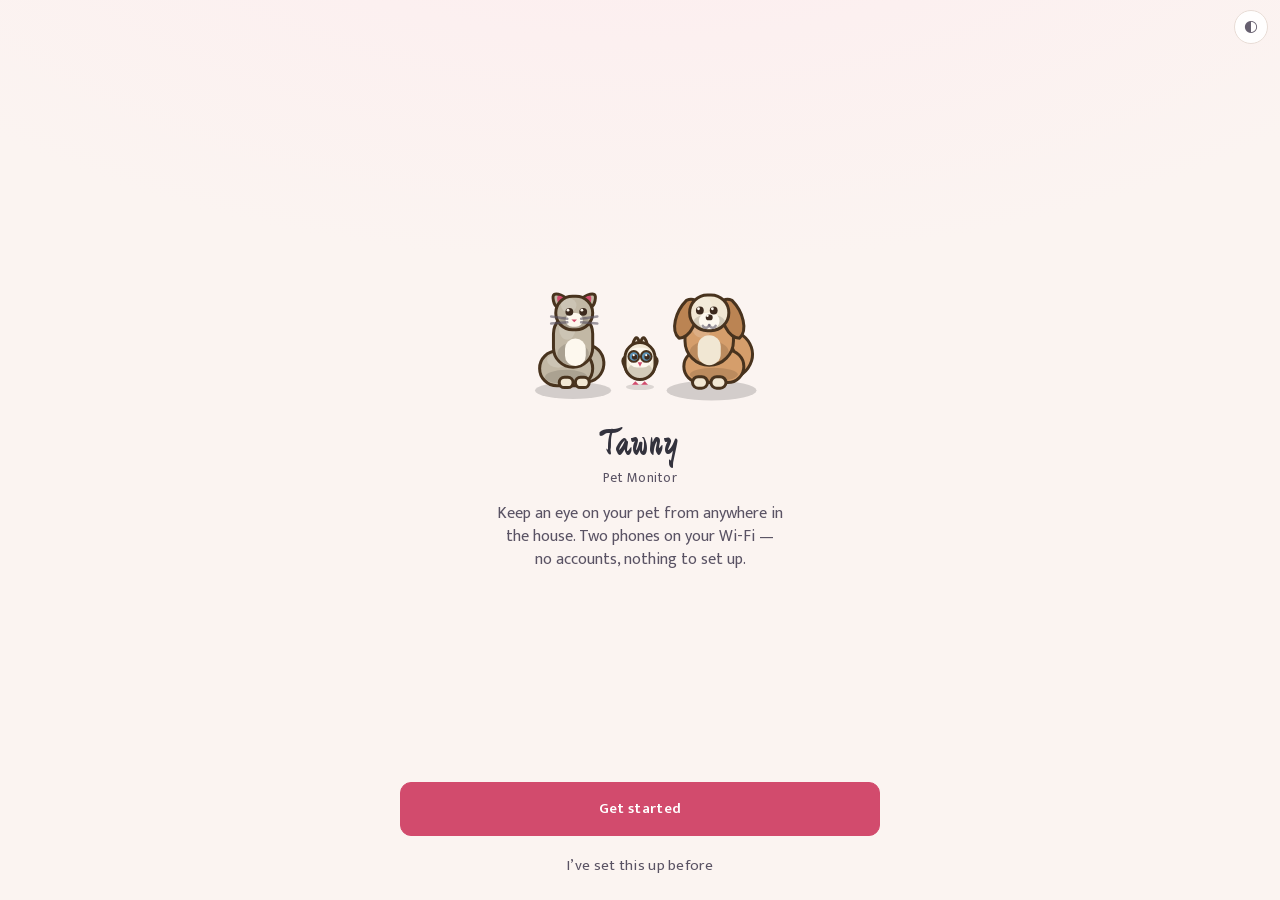
==== commit 20bb08ad: "Live screen: no theme key by End call; zoom where the fingers are; the tour waits - The light/dark k" ====
--- a/Tawny/Web/index.html
+++ b/Tawny/Web/index.html
@@ -368,7 +368,10 @@
 <!-- ============================ LIVE ============================ -->
 <main id="live" class="screen" hidden>
   <div class="stage">
-    <video id="remote" playsinline autoplay muted hidden></video>
+    <!-- The Viewer's zoom moves this layer; the picture inside keeps its turn. -->
+    <div id="remote-zoom">
+      <video id="remote" playsinline autoplay muted hidden></video>
+    </div>
     <!-- Remote audio rides its own element: Android WebView will not reliably
          play an audio-only stream out of a hidden <video>. -->
     <audio id="remote-audio" autoplay></audio>
--- a/Tawny/Web/style.css
+++ b/Tawny/Web/style.css
@@ -644,6 +644,18 @@
   background: var(--stage);
   overflow: hidden;
 }
+
+/* The Viewer's digital zoom: app.js sets translate + scale here, about the
+   top-left, and keeps the picture's edges at the stage's (clampZoomPan).
+   touch-action: none, so a pinch on the picture zooms the picture, not the
+   page. */
+#remote-zoom {
+  position: absolute;
+  inset: 0;
+  transform-origin: 0 0;
+  touch-action: none;
+}
+#remote-zoom.dragging { cursor: grabbing; }
 
 #remote {
   width: 100%;
@@ -2546,11 +2558,9 @@
   opacity: .92;
 }
 #theme-toggle:hover { color: var(--berry); border-color: var(--berry); }
-/* during a live session move it above the controls bar so it clears the rail */
-body:has(#live:not([hidden])) #theme-toggle {
-  top: auto;
-  bottom: calc(84px + var(--safe-b));
-}
+/* Not on the live screen: there it sat just above End call, one slip from
+   hanging up. The theme stays a tap away on every other screen. */
+body:has(#live:not([hidden])) #theme-toggle { display: none; }
 
 /* ------------------------------------------------------------ coach marks
    The first-call walkthrough (runCoach() in app.js): a ring cut out of a dim
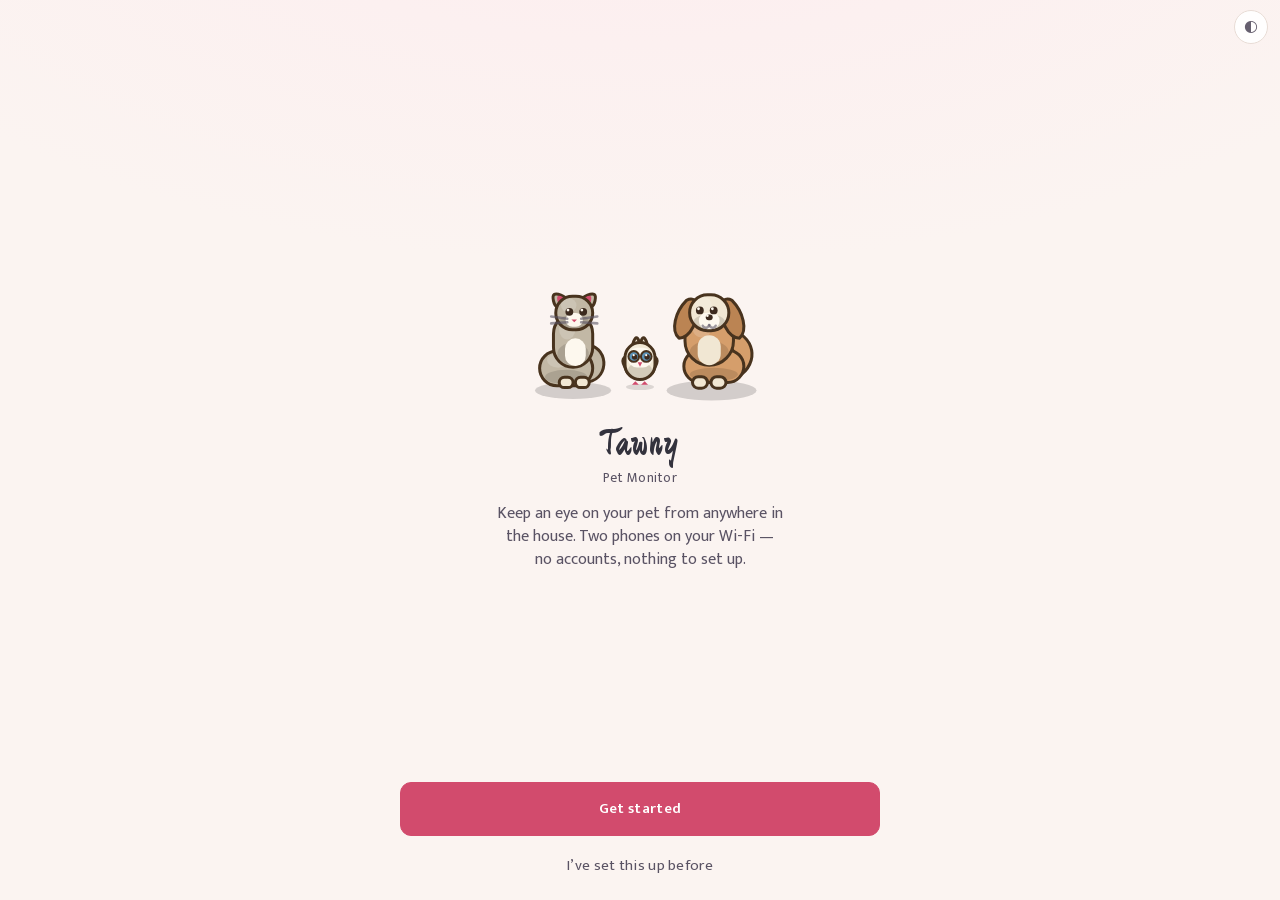
==== commit b2821ee9: "Web engine: the redesigned update board Kept in step with the other copies of the web engine.  Co-Au" ====
--- a/Tawny/Web/index.html
+++ b/Tawny/Web/index.html
@@ -563,31 +563,34 @@
 </div>
 
 <!-- ========================= UPDATE BOARD =======================
-     Once per version, after an update: what changed, in a line or three,
-     the changelog, a thank-you and the same two tips as the footer. Filled
-     from `release` in config.json, which each platform writes for itself
-     (Tawny Desktop's config.rs, Tawny Docker's server.js). The Android app
-     draws its own natively (MainActivity.showWhatsNew). -->
+     Once per version, after an update: a glowing hero (the icon on slow
+     rays, the version on a tag), the changes that matter most as cards, what
+     the update kept, "Let's go", the changelog, and a quiet line about
+     support. Filled from `release` in config.json, which each platform writes
+     for itself (Tawny Docker's whatsnew.json). The Android app and the native
+     Desktop draw their own (MainActivity.showWhatsNew, WhatsNewSheet). -->
 <div id="whatsnew" class="sheet whatsnew" hidden>
   <canvas id="wn-confetti" class="wn-confetti" aria-hidden="true"></canvas>
-  <div class="sheet-card wn-card" role="dialog" aria-modal="true" aria-labelledby="wn-title">
-    <span class="sheet-grip" aria-hidden="true"></span>
-    <span class="wn-star" aria-hidden="true">
-      <svg viewBox="0 0 24 24"><path d="m12 2.6 2.7 6 6.6.6-5 4.4 1.5 6.5L12 16.7l-5.8 3.4 1.5-6.5-5-4.4 6.6-.6z"/></svg>
-    </span>
-    <p id="wn-eyebrow" class="wn-eyebrow"></p>
+  <div class="sheet-card wn-card" role="dialog" aria-modal="true" aria-labelledby="wn-title" aria-describedby="wn-eyebrow">
+    <div class="wn-hero" aria-hidden="true">
+      <span class="wn-glow"><span class="wn-rays"></span></span>
+      <img class="wn-medal" src="icon.svg" alt="">
+      <span id="wn-tag" class="wn-tag"></span>
+    </div>
+    <p id="wn-eyebrow" class="sr-only"></p>
     <h2 id="wn-title" class="wn-title" data-i18n="w_whatsnew_title">Tawny just got better</h2>
+    <p class="wn-sub" data-i18n="w_whatsnew_sub">Here’s what’s new for you and your pet.</p>
     <ul id="wn-notes" class="wn-notes"></ul>
+    <p id="wn-kept" class="wn-kept" hidden>
+      <svg viewBox="0 0 24 24" aria-hidden="true"><path d="m4 12.5 5 5L20 6.5"/></svg><span></span>
+    </p>
+    <div class="sheet-actions">
+      <button id="wn-done" class="wide primary" type="button" data-i18n="w_whatsnew_done">Let’s go</button>
+    </div>
     <a id="wn-changelog" class="wn-changelog" href="#" target="_blank" rel="noopener noreferrer">
-      <span data-i18n="w_whatsnew_changelog">Read the full changelog</span> ↗</a>
-    <p class="wn-thanks" data-i18n="w_whatsnew_thanks">Thank you for supporting Tawny. It stays free for everyone because of people like you.</p>
-    <button id="wn-support" class="wn-support" type="button" data-support>
-      <svg viewBox="0 0 24 24" aria-hidden="true"><path d="M12 20.3C6.2 16.1 3 12.9 3 9.3 3 6.6 5.1 4.6 7.6 4.6c1.8 0 3.3 1 4.4 2.5 1.1-1.5 2.6-2.5 4.4-2.5 2.5 0 4.6 2 4.6 4.7 0 3.6-3.2 6.8-9 11z"/></svg>
-      <span data-i18n="w_support_title">Support Tawny</span>
-    </button>
-    <div class="sheet-actions">
-      <button id="wn-done" class="wide primary" type="button" data-i18n="w_whatsnew_done">Let’s go</button>
-    </div>
+      <span data-i18n="w_whatsnew_changelog">See everything that changed</span> ↗</a>
+    <p class="wn-thanks"><span data-i18n="w_whatsnew_thanks">Tawny stays free because of people like you.</span>
+      <button id="wn-support" class="wn-support" type="button" data-support data-i18n="w_support_title">Support Tawny</button></p>
   </div>
 </div>
 
--- a/Tawny/Web/style.css
+++ b/Tawny/Web/style.css
@@ -496,16 +496,14 @@
 @keyframes heart-soft { 0%, 70%, 100% { transform: scale(1); } 80% { transform: scale(1.18); } 90% { transform: scale(1.04); } }
 .support-card:hover .support-card-go { transform: translateX(3px); }
 
-/* ---- the update board's way in: the accent pill */
+/* ---- the update board's way in: a quiet link after the thanks */
 .wn-support {
-  display: inline-flex; align-items: center; gap: 8px; align-self: center;
-  margin-top: 16px; padding: 10px 20px; min-height: 44px;
-  font: inherit; font-size: 14px; font-weight: 600; color: var(--bg);
-  background: var(--fg); border: 0; border-radius: 9999px;
+  display: inline-block; min-height: 44px; padding: 0 6px;
+  font: inherit; font-weight: 600; white-space: nowrap;
+  color: var(--accent-ink); background: none; border: 0;
   -webkit-tap-highlight-color: transparent;
 }
-.wn-support:active { background: color-mix(in srgb, var(--fg) 88%, var(--bg)); }
-.wn-support svg { width: 16px; height: 16px; fill: var(--heart); transform-origin: 50% 55%; animation: heart-soft 2.8s 1s ease-in-out infinite; }
+.wn-support:hover { text-decoration: underline; }
 
 /* ---- the hub */
 .tip-hub { display: flex; flex-direction: column; gap: 8px; }
@@ -2624,62 +2622,105 @@
   z-index: 1;
   pointer-events: none;
 }
-.wn-card { align-items: center; text-align: center; gap: 0; }
-.wn-star { width: 40px; height: 40px; margin-top: 10px; color: var(--berry); }
-.wn-star svg { width: 100%; height: 100%; fill: currentColor; }
-.wn-eyebrow {
-  margin: 10px 0 0;
-  font-size: 12px;
-  font-weight: 600;
-  letter-spacing: .16em;
-  text-transform: uppercase;
-  color: var(--dim);
-}
+.wn-card { align-items: center; text-align: center; gap: 0; padding-top: 0; }
+/* The one bold moment: the icon on a glow and slow rays, the version on a tag. */
+.wn-hero {
+  position: relative; flex: none; align-self: stretch;
+  height: 128px; margin: 0 -20px; overflow: hidden;
+  border-radius: 21px 21px 0 0;
+}
+/* The glow and rays fade out before the hero ends, so it has no hard edge. */
+.wn-glow {
+  position: absolute; inset: 0; overflow: hidden;
+  background: radial-gradient(120% 90% at 50% 100%, color-mix(in srgb, var(--berry) 34%, transparent), transparent 62%);
+  -webkit-mask: linear-gradient(#000 60%, transparent);
+  mask: linear-gradient(#000 60%, transparent);
+}
+.wn-rays {
+  position: absolute; left: 50%; top: 100%; width: 520px; height: 520px;
+  translate: -50% -56%;
+  background: repeating-conic-gradient(from 0deg, color-mix(in srgb, var(--berry) 34%, transparent) 0 6deg, transparent 6deg 18deg);
+  -webkit-mask: radial-gradient(circle, #000 18%, transparent 58%);
+  mask: radial-gradient(circle, #000 18%, transparent 58%);
+  opacity: .6;
+  animation: wn-turn 72s linear infinite;
+}
+@keyframes wn-turn { to { rotate: 360deg; } }
+.wn-medal {
+  position: absolute; left: 50%; bottom: 10px; width: 84px; height: 84px;
+  translate: -50% 0; border-radius: 24px;
+  box-shadow: 0 0 0 5px var(--panel), 0 0 0 7px var(--berry), 0 14px 32px color-mix(in srgb, var(--berry) 40%, transparent);
+}
+.wn-tag {
+  position: absolute; left: calc(50% + 30px); bottom: 76px;
+  padding: 2px 10px 1px; border-radius: 9999px;
+  font-size: 15px; font-weight: 600; color: var(--on-accent); background: var(--berry);
+  rotate: 8deg; box-shadow: 0 4px 10px rgba(0, 0, 0, .25);
+}
+.wn-tag:empty { display: none; }
 .sheet-card h2.wn-title {
-  margin: 4px 0 0;
+  margin: 8px 0 0;
   font-family: var(--display);
-  font-size: 30px;
+  font-size: 34px;
   font-weight: 400;
-  line-height: 1.2;
-}
+  line-height: 1.1;
+}
+.wn-sub { margin: 8px 0 0; font-size: 15px; line-height: 1.35; color: var(--dim); }
 .wn-notes {
   align-self: stretch;
-  margin: 16px 0 0;
-  padding: 8px 14px;
+  display: grid; gap: 8px;
+  margin: 14px 0 0; padding: 0;
   list-style: none;
   text-align: left;
+}
+.wn-notes li {
+  display: grid; grid-template-columns: 46px 1fr; gap: 12px; align-items: center;
+  padding: 8px 12px;
   background: var(--bg);
   border: 1px solid var(--line);
-  border-radius: 11px;
-}
-.wn-notes li {
-  position: relative;
-  padding: 6px 0 6px 24px;
+  border-radius: 16px;
+}
+.wn-chip {
+  width: 46px; height: 46px; border-radius: 14px;
+  display: grid; place-items: center;
+  color: var(--on-accent); background: var(--berry);
+}
+.wn-chip svg, .wn-kept svg {
+  fill: none; stroke: currentColor; stroke-width: 2; stroke-linecap: round; stroke-linejoin: round;
+}
+.wn-chip svg { width: 26px; height: 26px; }
+.wn-notes div b { display: block; font-size: 16.5px; font-weight: 600; line-height: 1.2; color: var(--fg); }
+.wn-notes div span { display: block; margin-top: 1px; font-size: 14.5px; line-height: 1.3; color: var(--dim); }
+.wn-notes li.plain div span { color: var(--fg); }
+.wn-kept {
+  display: flex; gap: 8px; align-items: center; justify-content: center;
+  margin: 12px 0 0; font-size: 14px; color: var(--dim);
+}
+.wn-kept[hidden] { display: none; }
+.wn-kept svg { width: 16px; height: 16px; flex: none; color: var(--berry); stroke-width: 2.6; }
+.wn-card .sheet-actions { align-self: stretch; margin-top: 14px; }
+.wn-changelog {
+  margin-top: 6px;
+  padding: 8px 10px;
   font-size: 15px;
-  line-height: 1.3;
-  color: var(--fg);
-}
-.wn-notes li::before {
-  content: "✦";
-  position: absolute;
-  left: 2px;
-  color: var(--berry);
-}
-.wn-changelog {
-  margin-top: 12px;
-  padding: 6px 10px;
-  font-size: 15px;
-  color: var(--berry);
+  font-weight: 600;
+  color: var(--accent-ink);
   text-decoration: none;
 }
 .wn-changelog:hover { text-decoration: underline; }
 .wn-thanks {
-  margin: 10px 0 0;
-  font-size: 15px;
+  align-self: stretch;
+  margin: 6px 0 0; padding-top: 10px;
+  border-top: 1px solid var(--line);
+  font-size: 13px;
   line-height: 1.4;
   color: var(--dim);
 }
-.wn-card .sheet-actions { align-self: stretch; margin-top: 18px; }
+@media (prefers-reduced-motion: reduce) { .wn-rays { animation: none; } }
+[data-motion="off"] .wn-rays { animation: none; }
+/* On the dark panel a card lifts; on white it sits on cream. */
+@media (prefers-color-scheme: dark) { :root:not([data-theme="light"]) .wn-notes li { background: var(--raise); } }
+:root[data-theme="dark"] .wn-notes li { background: var(--raise); }
 
 /* ------------------------------------------------------------ who's here */
 
@@ -2943,7 +2984,7 @@
 
 @media (prefers-reduced-motion: reduce) {
   .hub-kofi .steam { display: none; }
-  .appbar-heart svg, .support-card-heart, .wn-support svg, .tip-qr-badge svg,
+  .appbar-heart svg, .support-card-heart, .tip-qr-badge svg,
   .hub-kofi .mug-heart, .hub-orb .bolt { animation: none; }
 }
 [data-motion="off"] .hub-kofi .steam { display: none; }
